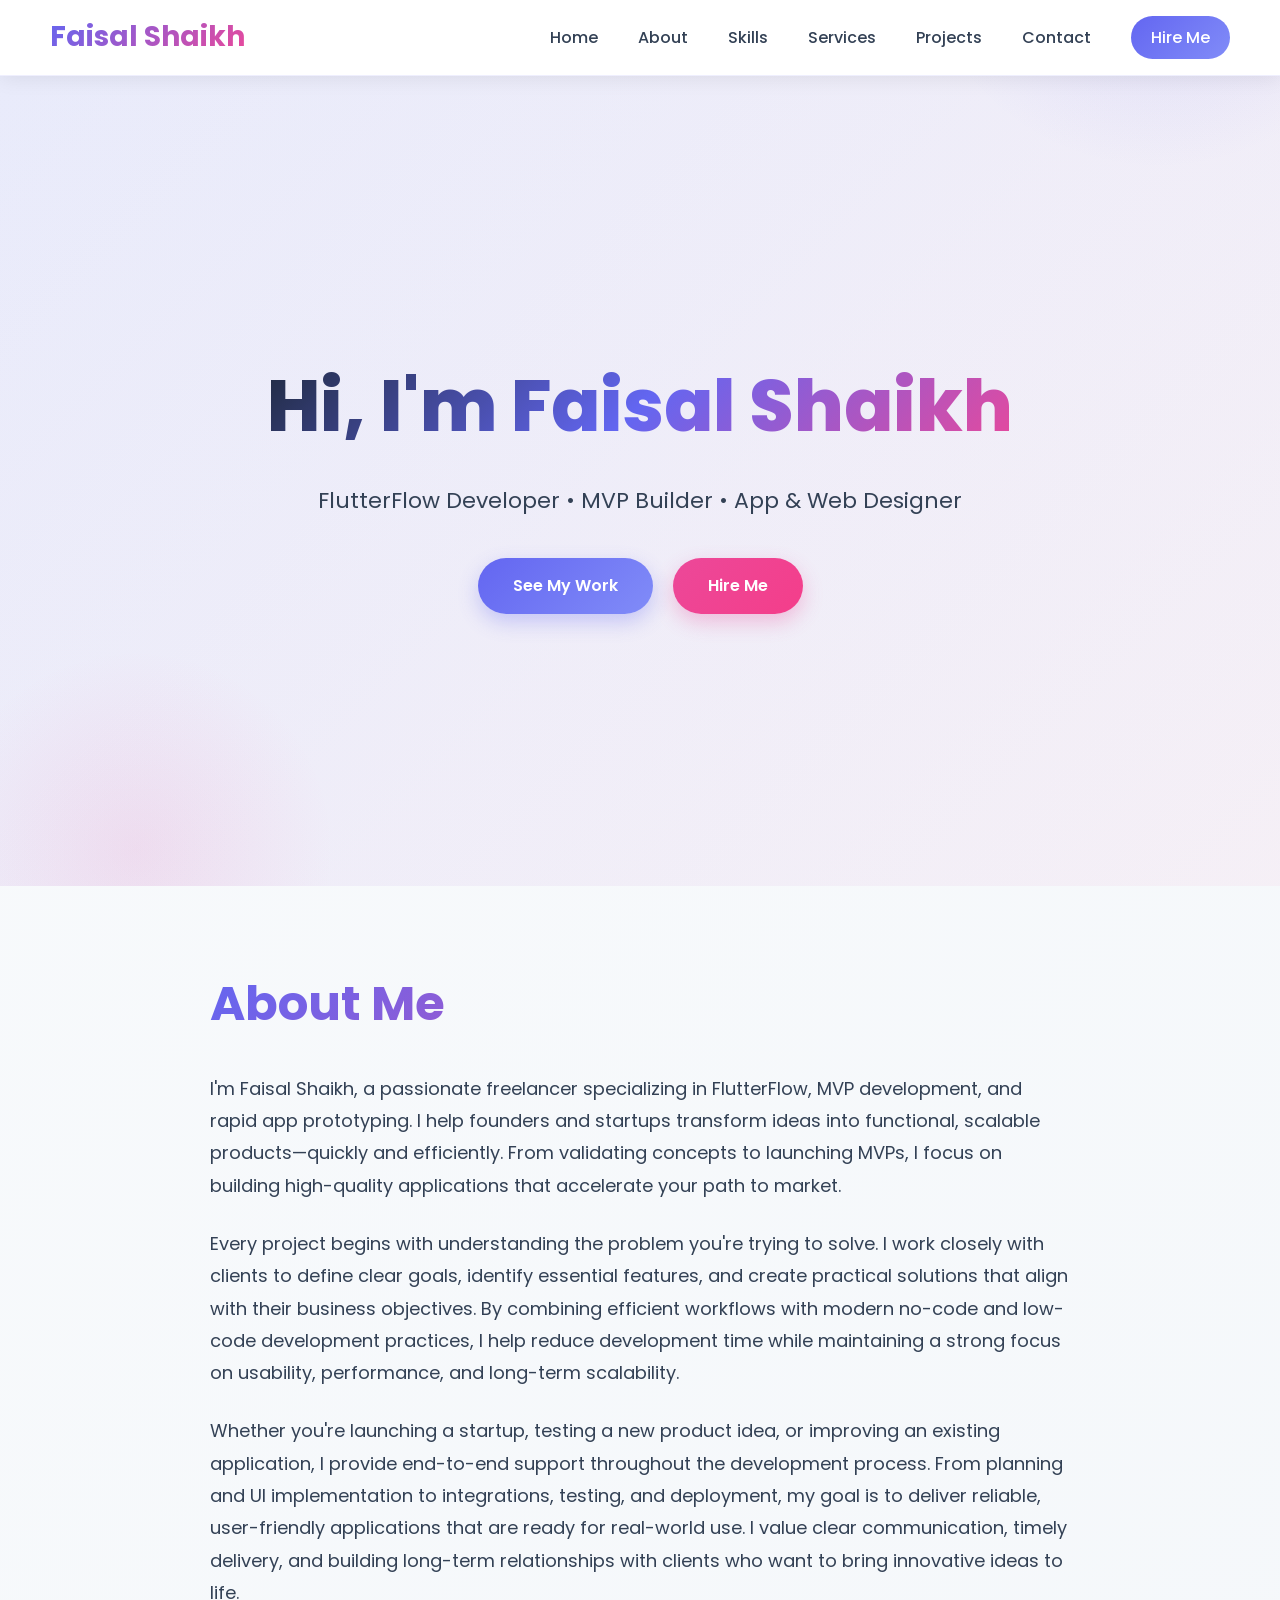
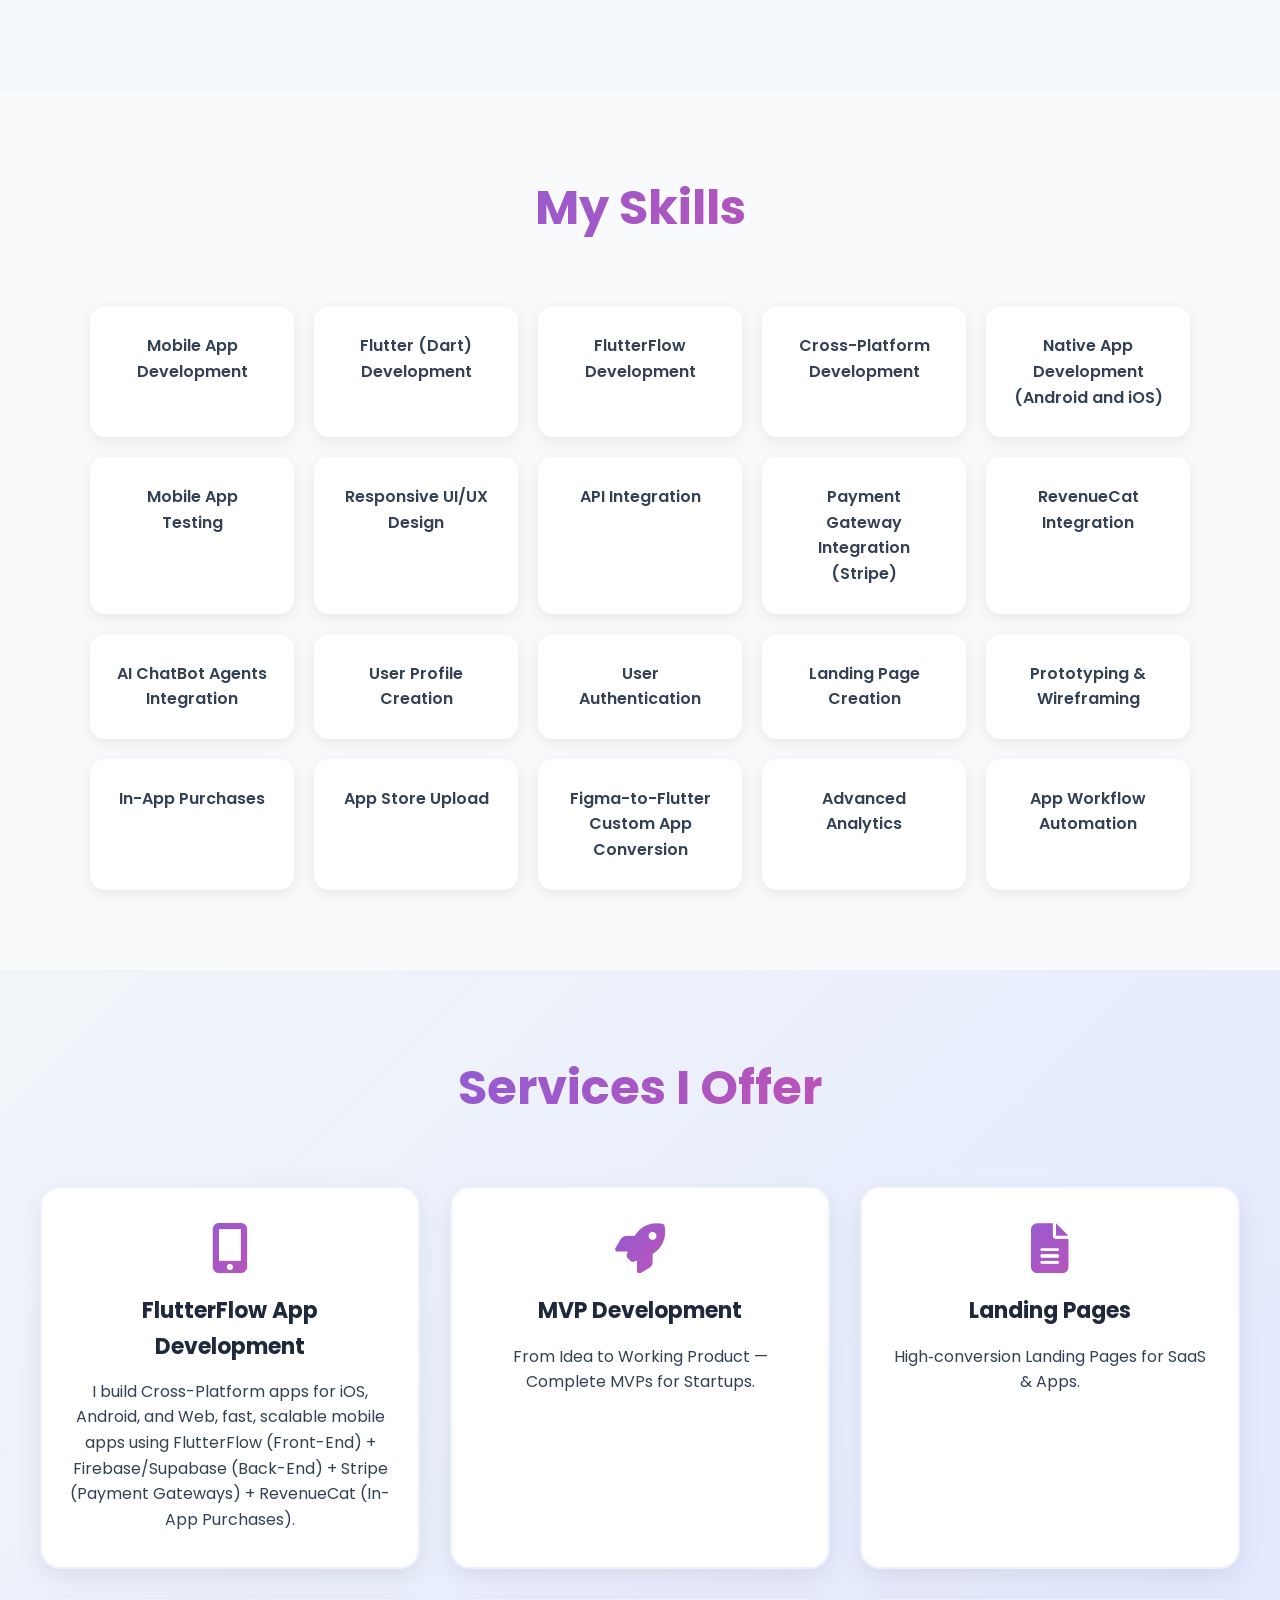
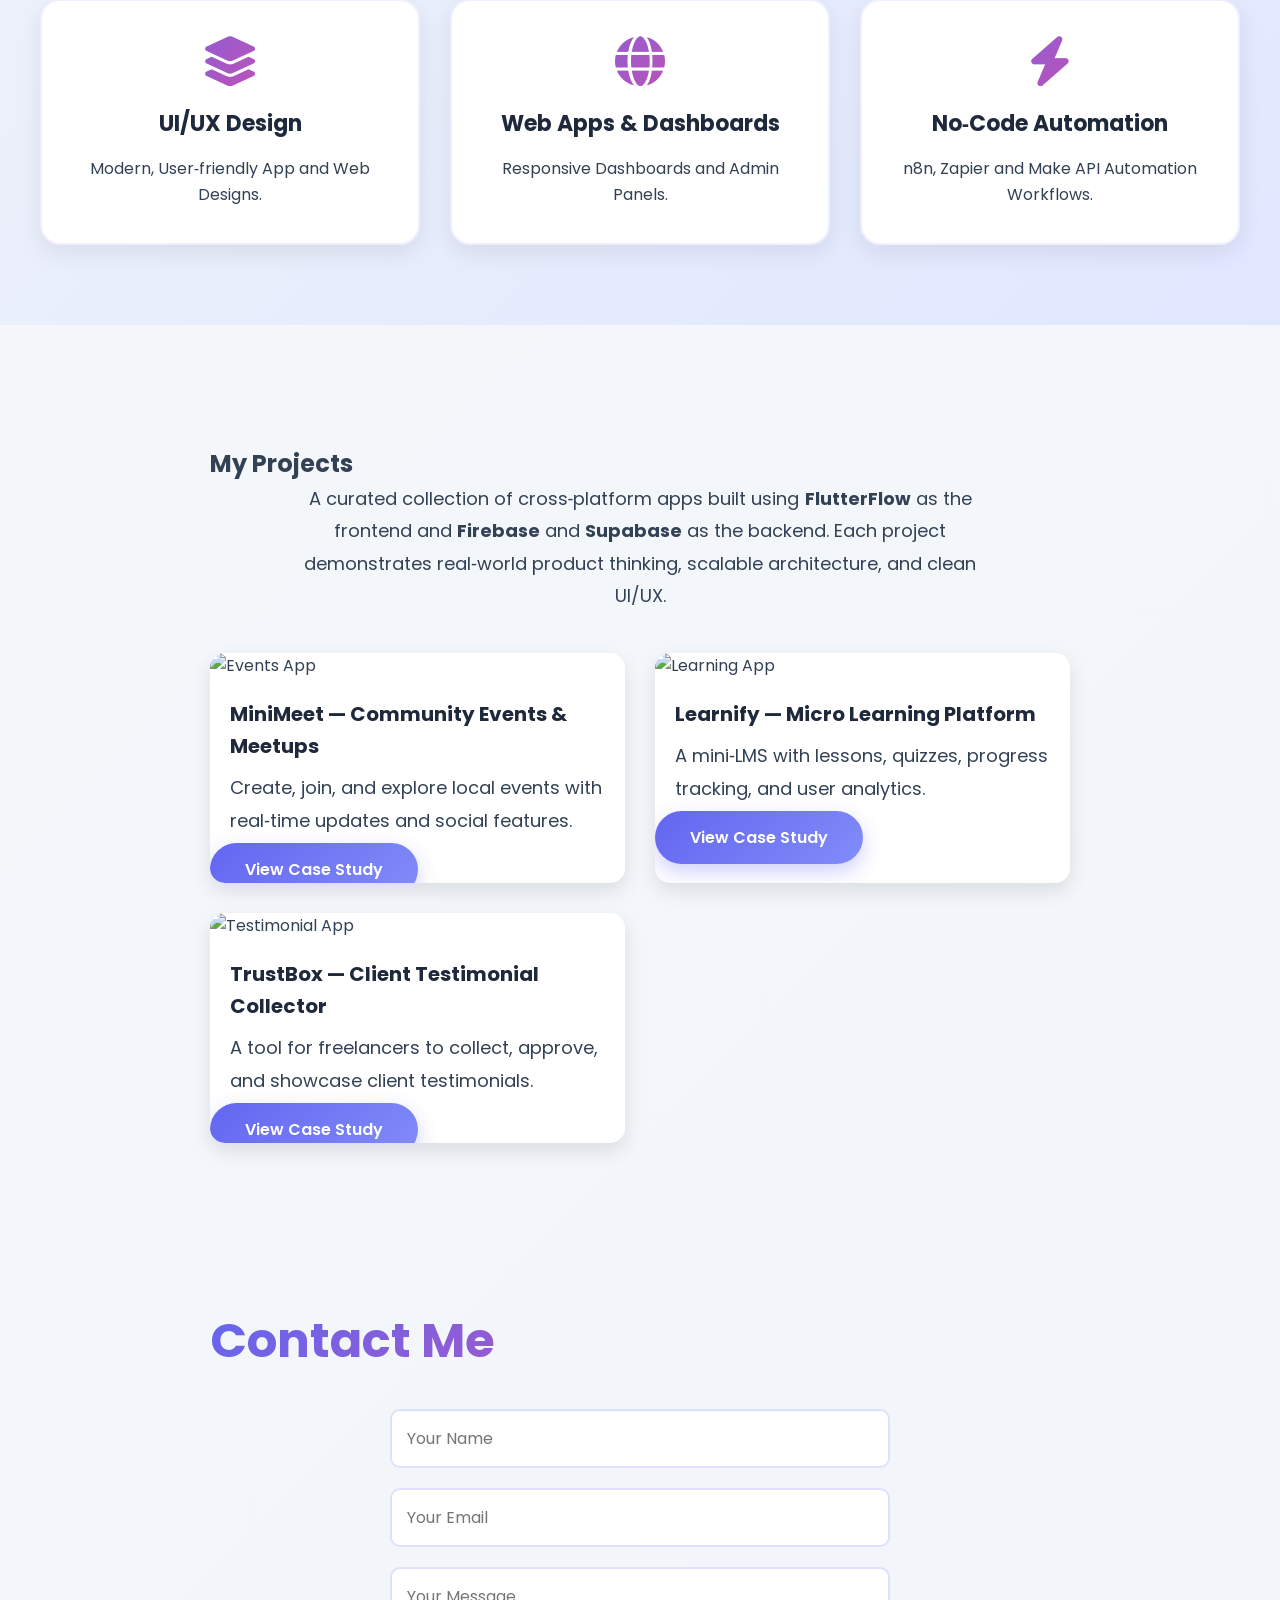
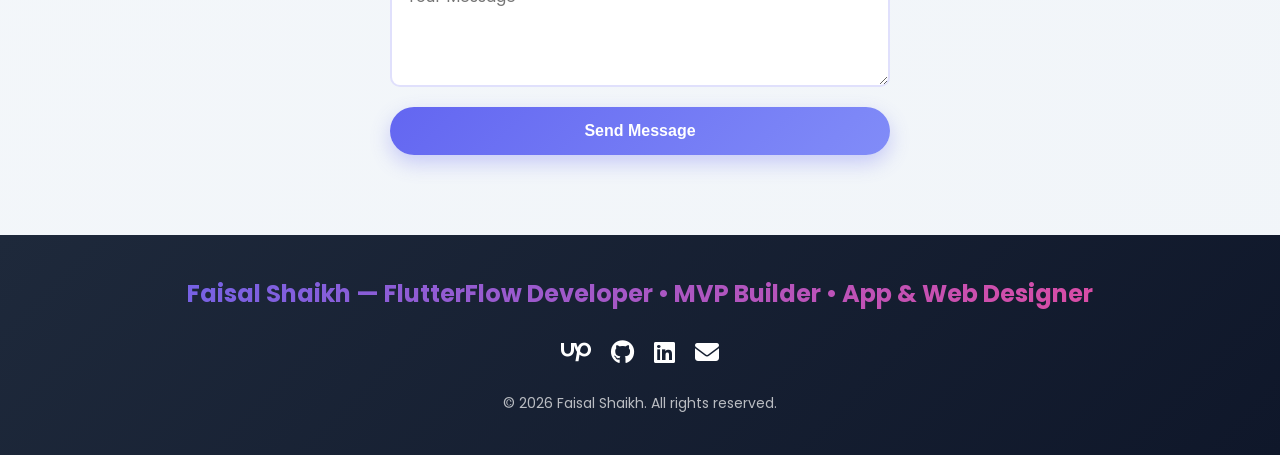
==== index.html @ 78fdfd7a "Add contact section to index.html Added a contact section to the HTML file." ====
<!DOCTYPE html>
<html lang="en">
<head>
    <meta charset="UTF-8">
    <meta name="viewport" content="width=device-width, initial-scale=1.0">
    <title>Faisal Shaikh — FlutterFlow Developer • MVP Builder • App & Web Designer</title>

    <link rel="stylesheet" href="style.css">
    <link href="https://fonts.googleapis.com/css2?family=Poppins:wght@300;400;500;600&display=swap" rel="stylesheet">
    <link rel="stylesheet" href="https://cdnjs.cloudflare.com/ajax/libs/font-awesome/6.5.0/css/all.min.css">
    <script type="text/javascript" src="https://cdn.jsdelivr.net/npm/@emailjs/browser@4/dist/index.min.js"></script>
</head>

<body>

<!-- HEADER -->    
<header>
    <nav>
        <h2 class="logo">Faisal Shaikh</h2>
        <ul>
            <li><a href="#home" class="active">Home</a></li>
            <li><a href="#about">About</a></li>
            <li><a href="#skills">Skills</a></li>
            <li><a href="#services">Services</a></li>
            <li><a href="#projects">Projects</a></li>
            <li><a href="#contact">Contact</a></li>
            <li><a href="https://www.upwork.com/freelancers/~016cb550a3bed0107c" class="hire-nav">Hire Me</a></li>
        </ul>
    </nav>
</header>

<!-- HERO SECTION -->
<section id="home" class="hero fade-in">
    <h1>Hi, I'm Faisal Shaikh</h1>
    <p>FlutterFlow Developer • MVP Builder • App & Web Designer</p>

    <div class="hero-buttons">
        <a href="#projects" class="btn">See My Work</a>
        <a href="https://www.upwork.com/freelancers/~016cb550a3bed0107c" class="btn hire">Hire Me</a>
    </div>
</section>
    
<!-- ABOUT SECTION -->
<section id="about" class="content fade-in">
    <h2>About Me</h2>
      <p>  I'm Faisal Shaikh, a passionate freelancer specializing in FlutterFlow, MVP development, and rapid app prototyping. I help founders and startups transform ideas into functional, scalable products—quickly and efficiently. From validating concepts to launching MVPs, I focus on building high-quality applications that accelerate your path to market. </p> <BR>
      <p>  Every project begins with understanding the problem you're trying to solve. I work closely with clients to define clear goals, identify essential features, and create practical solutions that align with their business objectives. By combining efficient workflows with modern no-code and low-code development practices, I help reduce development time while maintaining a strong focus on usability, performance, and long-term scalability. </p> <BR>
      <p>  Whether you're launching a startup, testing a new product idea, or improving an existing application, I provide end-to-end support throughout the development process. From planning and UI implementation to integrations, testing, and deployment, my goal is to deliver reliable, user-friendly applications that are ready for real-world use. I value clear communication, timely delivery, and building long-term relationships with clients who want to bring innovative ideas to life.    </p>
</section>
    
<!-- SKILLS -->
<section id="skills" class="skills fade-in">
    <h2>My Skills</h2>

    <div class="skills-grid">
        <div class="skill-card">Mobile App Development</div>
        <div class="skill-card">Flutter (Dart) Development</div>
        <div class="skill-card">FlutterFlow Development</div>
        <div class="skill-card">Cross-Platform Development</div>
        <div class="skill-card">Native App Development (Android and iOS)</div>
        <div class="skill-card">Mobile App Testing</div>
        <div class="skill-card">Responsive UI/UX Design</div>
        <div class="skill-card">API Integration</div>
        <div class="skill-card">Payment Gateway Integration (Stripe)</div>
        <div class="skill-card">RevenueCat Integration</div>
        <div class="skill-card">AI ChatBot Agents Integration</div>
        <div class="skill-card">User Profile Creation</div>
        <div class="skill-card">User Authentication</div>
        <div class="skill-card">Landing Page Creation</div>
        <div class="skill-card">Prototyping & Wireframing</div>
        <div class="skill-card">In-App Purchases</div>
        <div class="skill-card">App Store Upload</div>
        <div class="skill-card">Figma-to-Flutter Custom App Conversion</div>
        <div class="skill-card">Advanced Analytics</div>
        <div class="skill-card">App Workflow Automation</div>
    
    </div>
</section>

<!-- SERVICES SECTION -->
<section id="services" class="services fade-in">
    <h2>Services I Offer</h2>

    <div class="services-grid">

        <div class="service-card">
            <i class="fa-solid fa-mobile-screen-button"></i>
            <h3>FlutterFlow App Development</h3>
            <p>I build Cross-Platform apps for iOS, Android, and Web, fast, scalable mobile apps using FlutterFlow (Front-End) + Firebase/Supabase (Back-End) + Stripe (Payment Gateways) + RevenueCat (In-App Purchases).</p>
        </div>

        <div class="service-card">
            <i class="fa-solid fa-rocket"></i>
            <h3>MVP Development</h3>
            <p>From Idea to Working Product — Complete MVPs for Startups.</p>
        </div>

        <div class="service-card">
            <i class="fa-solid fa-file-lines"></i>
            <h3>Landing Pages</h3>
            <p>High‑conversion Landing Pages for SaaS & Apps.</p>
        </div>

        <div class="service-card">
            <i class="fa-solid fa-layer-group"></i>
            <h3>UI/UX Design</h3>
            <p>Modern, User‑friendly App and Web Designs.</p>
        </div>

        <div class="service-card">
            <i class="fa-solid fa-globe"></i>
            <h3>Web Apps & Dashboards</h3>
            <p>Responsive Dashboards and Admin Panels.</p>
        </div>

        <div class="service-card">
            <i class="fa-solid fa-bolt"></i>
            <h3>No‑Code Automation</h3>
            <p>n8n, Zapier and Make API Automation Workflows.</p>
        </div>

    </div>
</section>

<!-- PROJECTS SECTION -->
<section class="content fade-in" style="padding-top: 120px;">
    <h1>My Projects</h1>
    <p style="text-align:center; max-width:700px; margin:0 auto;">
        A curated collection of cross‑platform apps built using <strong>FlutterFlow</strong> as the frontend
        and <strong>Firebase</strong> and <strong>Supabase</strong> as the backend. Each project demonstrates real‑world product thinking,
        scalable architecture, and clean UI/UX.
    </p>

    <div class="projects" style="margin-top: 40px;">
        
        <!-- Project 1 -->
        <div class="project-card">
            <img src="images/events-app.jpg" alt="Events App">
            <h3>MiniMeet — Community Events & Meetups</h3>
            <p>Create, join, and explore local events with real‑time updates and social features.</p>
            <a href="minimeet.html" class="btn" style="margin-top:10px;">View Case Study</a>
        </div>

        <!-- Project 2 -->
        <div class="project-card">
            <img src="images/lms.jpg" alt="Learning App">
            <h3>Learnify — Micro Learning Platform</h3>
            <p>A mini‑LMS with lessons, quizzes, progress tracking, and user analytics.</p>
            <a href="learnify.html" class="btn" style="margin-top:10px;">View Case Study</a>
        </div>

        <!-- Project 3 -->
        <div class="project-card">
            <img src="images/testimonials.jpg" alt="Testimonial App">
            <h3>TrustBox — Client Testimonial Collector</h3>
            <p>A tool for freelancers to collect, approve, and showcase client testimonials.</p>
            <a href="trustbox.html" class="btn" style="margin-top:10px;">View Case Study</a>
        </div>

    </div>
</section>
    
<!-- CONTACT -->
<section id="contact" class="content fade-in">
    <h2>Contact Me</h2>

    <form class="contact-form" id="contactForm">
        <input type="text" id="name" name="name" placeholder="Your Name" required>
        <input type="email" id="email" name="email" placeholder="Your Email" required>
        <textarea id="message" name="message" placeholder="Your Message" required></textarea>
        <button type="submit" class="btn">Send Message</button>
        <p id="formStatus" style="text-align: center; margin-top: 10px; display: none;"></p>
    </form>
</section>

<!-- FOOTER -->
<footer>
    <div class="footer-content">
        <h3>Faisal Shaikh — FlutterFlow Developer • MVP Builder • App & Web Designer</h3>

        <div class="footer-social">
            <a href="https://www.upwork.com/freelancers/~016cb550a3bed0107c" title="Upwork"><i class="fa-brands fa-upwork"></i></a>
            <a href="https://github.com/imfaisalshaikh" title="GitHub"><i class="fa-brands fa-github"></i></a>
            <a href="https://www.linkedin.com/in/imfaisalshaikh" title="LinkedIn"><i class="fa-brands fa-linkedin"></i></a>
            <a href="mailto:faisalurrehmanshaikh@gmail.com" title="Email"><i class="fa-solid fa-envelope"></i></a>
        </div>

        <p class="copyright">© 2026 Faisal Shaikh. All rights reserved.</p>
    </div>
</footer>

<script src="script.js"></script>
</body>
</html>
---- style.css ----
:root {
    --primary: #6366f1;
    --primary-dark: #4f46e5;
    --primary-light: #818cf8;
    --secondary: #ec4899;
    --accent: #f59e0b;
    --gray: #f8fafc;
    --gray-dark: #1e293b;
    --text: #334155;
}

* {
    margin: 0;
    padding: 0;
    box-sizing: border-box;
}

body {
    font-family: 'Poppins', sans-serif;
    background: linear-gradient(135deg, #f8fafc 0%, #f1f5f9 100%);
    color: var(--text);
    line-height: 1.6;
    overflow-x: hidden;
}

header {
    background: rgba(255, 255, 255, 0.95);
    backdrop-filter: blur(10px);
    padding: 15px 50px;
    position: sticky;
    top: 0;
    z-index: 1000;
    box-shadow: 0 2px 20px rgba(0, 0, 0, 0.08);
    border-bottom: 1px solid rgba(99, 102, 241, 0.1);
}

nav {
    display: flex;
    justify-content: space-between;
    align-items: center;
}

.logo {
    font-size: 28px;
    font-weight: 700;
    background: linear-gradient(135deg, var(--primary) 0%, var(--secondary) 100%);
    -webkit-background-clip: text;
    -webkit-text-fill-color: transparent;
    background-clip: text;
}

nav ul {
    display: flex;
    list-style: none;
    gap: 40px;
    align-items: center;
}

nav a {
    text-decoration: none;
    color: var(--text);
    font-weight: 500;
    position: relative;
    transition: 0.3s;
}

nav a:after {
    content: '';
    position: absolute;
    bottom: -5px;
    left: 0;
    width: 0;
    height: 2px;
    background: linear-gradient(135deg, var(--primary), var(--secondary));
    transition: 0.3s;
}

nav a:hover:after {
    width: 100%;
}

nav a.hire-nav {
    background: linear-gradient(135deg, var(--primary) 0%, var(--primary-light) 100%);
    color: white;
    padding: 10px 20px;
    border-radius: 25px;
    transition: 0.3s;
}

nav a.hire-nav:hover {
    transform: scale(1.05);
    box-shadow: 0 8px 20px rgba(99, 102, 241, 0.3);
}

.hero {
    min-height: 90vh;
    display: flex;
    flex-direction: column;
    justify-content: center;
    align-items: center;
    text-align: center;
    padding: 80px 20px;
    background: linear-gradient(135deg, rgba(99, 102, 241, 0.1) 0%, rgba(236, 72, 153, 0.05) 100%);
    position: relative;
    overflow: hidden;
}

.hero::before {
    content: '';
    position: absolute;
    top: -50%;
    right: -10%;
    width: 500px;
    height: 500px;
    background: radial-gradient(circle, rgba(99, 102, 241, 0.15) 0%, transparent 70%);
    border-radius: 50%;
    animation: float 8s ease-in-out infinite;
}

.hero::after {
    content: '';
    position: absolute;
    bottom: -20%;
    left: -5%;
    width: 400px;
    height: 400px;
    background: radial-gradient(circle, rgba(236, 72, 153, 0.1) 0%, transparent 70%);
    border-radius: 50%;
    animation: float-reverse 10s ease-in-out infinite;
}

@keyframes float {
    0%, 100% { transform: translateY(0px); }
    50% { transform: translateY(-30px); }
}

@keyframes float-reverse {
    0%, 100% { transform: translateY(0px); }
    50% { transform: translateY(30px); }
}

.hero h1 {
    font-size: 72px;
    font-weight: 800;
    margin-bottom: 20px;
    background: linear-gradient(135deg, var(--gray-dark) 0%, var(--primary) 50%, var(--secondary) 100%);
    -webkit-background-clip: text;
    -webkit-text-fill-color: transparent;
    background-clip: text;
    animation: slideDown 0.8s ease-out;
    position: relative;
    z-index: 1;
}

.hero p {
    font-size: 22px;
    color: var(--text);
    margin-bottom: 40px;
    animation: slideUp 0.8s ease-out 0.2s both;
    position: relative;
    z-index: 1;
}

@keyframes slideDown {
    from {
        opacity: 0;
        transform: translateY(-30px);
    }
    to {
        opacity: 1;
        transform: translateY(0);
    }
}

@keyframes slideUp {
    from {
        opacity: 0;
        transform: translateY(30px);
    }
    to {
        opacity: 1;
        transform: translateY(0);
    }
}

.hero-buttons {
    display: flex;
    gap: 20px;
    justify-content: center;
    animation: slideUp 0.8s ease-out 0.4s both;
    position: relative;
    z-index: 1;
}

.btn {
    padding: 15px 35px;
    border-radius: 30px;
    text-decoration: none;
    font-weight: 600;
    transition: 0.3s;
    cursor: pointer;
    border: none;
    font-size: 16px;
}

.btn {
    background: linear-gradient(135deg, var(--primary) 0%, var(--primary-light) 100%);
    color: white;
    box-shadow: 0 8px 20px rgba(99, 102, 241, 0.3);
}

.btn:hover {
    transform: translateY(-3px);
    box-shadow: 0 12px 30px rgba(99, 102, 241, 0.4);
}

.btn.hire {
    background: linear-gradient(135deg, var(--secondary) 0%, #f43e8a 100%);
    box-shadow: 0 8px 20px rgba(236, 72, 153, 0.3);
}

.btn.hire:hover {
    box-shadow: 0 12px 30px rgba(236, 72, 153, 0.4);
}

.content {
    padding: 80px 20px;
    max-width: 900px;
    margin: 0 auto;
    animation: fadeInUp 0.8s ease-out;
}

.content h2 {
    font-size: 48px;
    margin-bottom: 30px;
    background: linear-gradient(135deg, var(--primary) 0%, var(--secondary) 100%);
    -webkit-background-clip: text;
    -webkit-text-fill-color: transparent;
    background-clip: text;
}

.content p {
    font-size: 18px;
    line-height: 1.8;
    color: var(--text);
}

.skills {
    padding: 80px 20px;
    background: linear-gradient(135deg, #f8fafc 0%, var(--gray) 100%);
}

.skills h2 {
    text-align: center;
    font-size: 48px;
    margin-bottom: 60px;
    background: linear-gradient(135deg, var(--primary) 0%, var(--secondary) 100%);
    -webkit-background-clip: text;
    -webkit-text-fill-color: transparent;
    background-clip: text;
}

.skills-grid {
    display: grid;
    grid-template-columns: repeat(auto-fit, minmax(200px, 1fr));
    gap: 20px;
    max-width: 1100px;
    margin: 0 auto;
}

.skill-card {
    background: white;
    padding: 25px;
    border-radius: 15px;
    text-align: center;
    box-shadow: 0 4px 15px rgba(0, 0, 0, 0.08);
    transition: 0.3s;
    border: 2px solid transparent;
    font-weight: 600;
    color: var(--text);
    cursor: pointer;
}

.skill-card:hover {
    transform: translateY(-8px);
    box-shadow: 0 12px 30px rgba(99, 102, 241, 0.2);
    border-color: var(--primary);
    background: linear-gradient(135deg, rgba(99, 102, 241, 0.05) 0%, rgba(236, 72, 153, 0.05) 100%);
}

.services {
    padding: 80px 20px;
    background: linear-gradient(135deg, #f1f5f9 0%, #e0e7ff 100%);
}

.services h2 {
    text-align: center;
    font-size: 48px;
    margin-bottom: 60px;
    background: linear-gradient(135deg, var(--primary) 0%, var(--secondary) 100%);
    -webkit-background-clip: text;
    -webkit-text-fill-color: transparent;
    background-clip: text;
}

.services-grid {
    display: grid;
    grid-template-columns: repeat(auto-fit, minmax(280px, 1fr));
    gap: 30px;
    max-width: 1200px;
    margin: 0 auto;
}

.service-card {
    background: white;
    backdrop-filter: blur(12px);
    border: 2px solid rgba(99, 102, 241, 0.1);
    padding: 35px 25px;
    border-radius: 20px;
    text-align: center;
    box-shadow: 0 8px 25px rgba(0, 0, 0, 0.08);
    transition: 0.3s;
    position: relative;
    overflow: hidden;
}

.service-card::before {
    content: '';
    position: absolute;
    top: 0;
    left: 0;
    right: 0;
    height: 4px;
    background: linear-gradient(90deg, var(--primary), var(--secondary));
    transform: scaleX(0);
    transition: 0.3s;
}

.service-card:hover::before {
    transform: scaleX(1);
}

.service-card i {
    font-size: 50px;
    background: linear-gradient(135deg, var(--primary) 0%, var(--secondary) 100%);
    -webkit-background-clip: text;
    -webkit-text-fill-color: transparent;
    background-clip: text;
    margin-bottom: 20px;
    display: block;
    transition: 0.3s;
}

.service-card:hover i {
    transform: scale(1.2) rotate(5deg);
}

.service-card h3 {
    margin-bottom: 15px;
    font-size: 22px;
    color: var(--gray-dark);
}

.service-card p {
    color: var(--text);
    font-size: 16px;
    line-height: 1.6;
}

.service-card:hover {
    transform: translateY(-12px);
    box-shadow: 0 15px 40px rgba(99, 102, 241, 0.2);
    border-color: var(--primary);
}

.projects {
    display: grid;
    grid-template-columns: repeat(auto-fit, minmax(300px, 1fr));
    gap: 30px;
    max-width: 1200px;
    margin: 0 auto;
}

.project-card {
    background: white;
    border-radius: 15px;
    overflow: hidden;
    box-shadow: 0 8px 20px rgba(0, 0, 0, 0.1);
    transition: 0.3s;
}

.project-card img {
    width: 100%;
    height: 250px;
    object-fit: cover;
    transition: 0.3s;
}

.project-card:hover img {
    transform: scale(1.08);
}

.project-card h3 {
    padding: 20px 20px 10px;
    font-size: 20px;
    color: var(--gray-dark);
}

.project-card p {
    padding: 0 20px 20px;
    color: var(--text);
}

.project-card:hover {
    transform: translateY(-10px);
    box-shadow: 0 15px 35px rgba(99, 102, 241, 0.2);
}

.contact-form {
    display: flex;
    flex-direction: column;
    gap: 20px;
    max-width: 500px;
    margin: 0 auto;
}

.contact-form input,
.contact-form textarea {
    padding: 15px;
    border: 2px solid rgba(99, 102, 241, 0.2);
    border-radius: 10px;
    font-family: 'Poppins', sans-serif;
    font-size: 16px;
    transition: 0.3s;
}

.contact-form input:focus,
.contact-form textarea:focus {
    outline: none;
    border-color: var(--primary);
    box-shadow: 0 0 10px rgba(99, 102, 241, 0.2);
}

.contact-form textarea {
    resize: vertical;
    min-height: 120px;
}

footer {
    background: linear-gradient(135deg, var(--gray-dark) 0%, #0f172a 100%);
    color: white;
    padding: 40px 20px;
    text-align: center;
}

.footer-content h3 {
    font-size: 24px;
    margin-bottom: 20px;
    background: linear-gradient(135deg, var(--primary) 0%, var(--secondary) 100%);
    -webkit-background-clip: text;
    -webkit-text-fill-color: transparent;
    background-clip: text;
}

.footer-social {
    display: flex;
    justify-content: center;
    gap: 20px;
    margin: 20px 0;
}

.footer-social a {
    color: white;
    font-size: 24px;
    transition: 0.3s;
    display: inline-block;
}

.footer-social a:hover {
    transform: translateY(-5px);
    color: var(--primary);
}

.copyright {
    font-size: 14px;
    color: rgba(255, 255, 255, 0.7);
    margin-top: 20px;
}

.fade-in {
    animation: fadeInUp 0.8s ease-out;
}

@keyframes fadeInUp {
    from {
        opacity: 0;
        transform: translateY(30px);
    }
    to {
        opacity: 1;
        transform: translateY(0);
    }
}

@media (max-width: 768px) {
    nav ul {
        gap: 20px;
    }

    .hero h1 {
        font-size: 48px;
    }

    .hero p {
        font-size: 18px;
    }

    .hero-buttons {
        flex-direction: column;
        align-items: center;
    }

    .content h2,
    .skills h2,
    .services h2 {
        font-size: 36px;
    }

    header {
        padding: 15px 20px;
    }

    nav {
        flex-direction: column;
        gap: 15px;
    }

    nav ul {
        flex-direction: column;
        gap: 15px;
        width: 100%;
    }
}
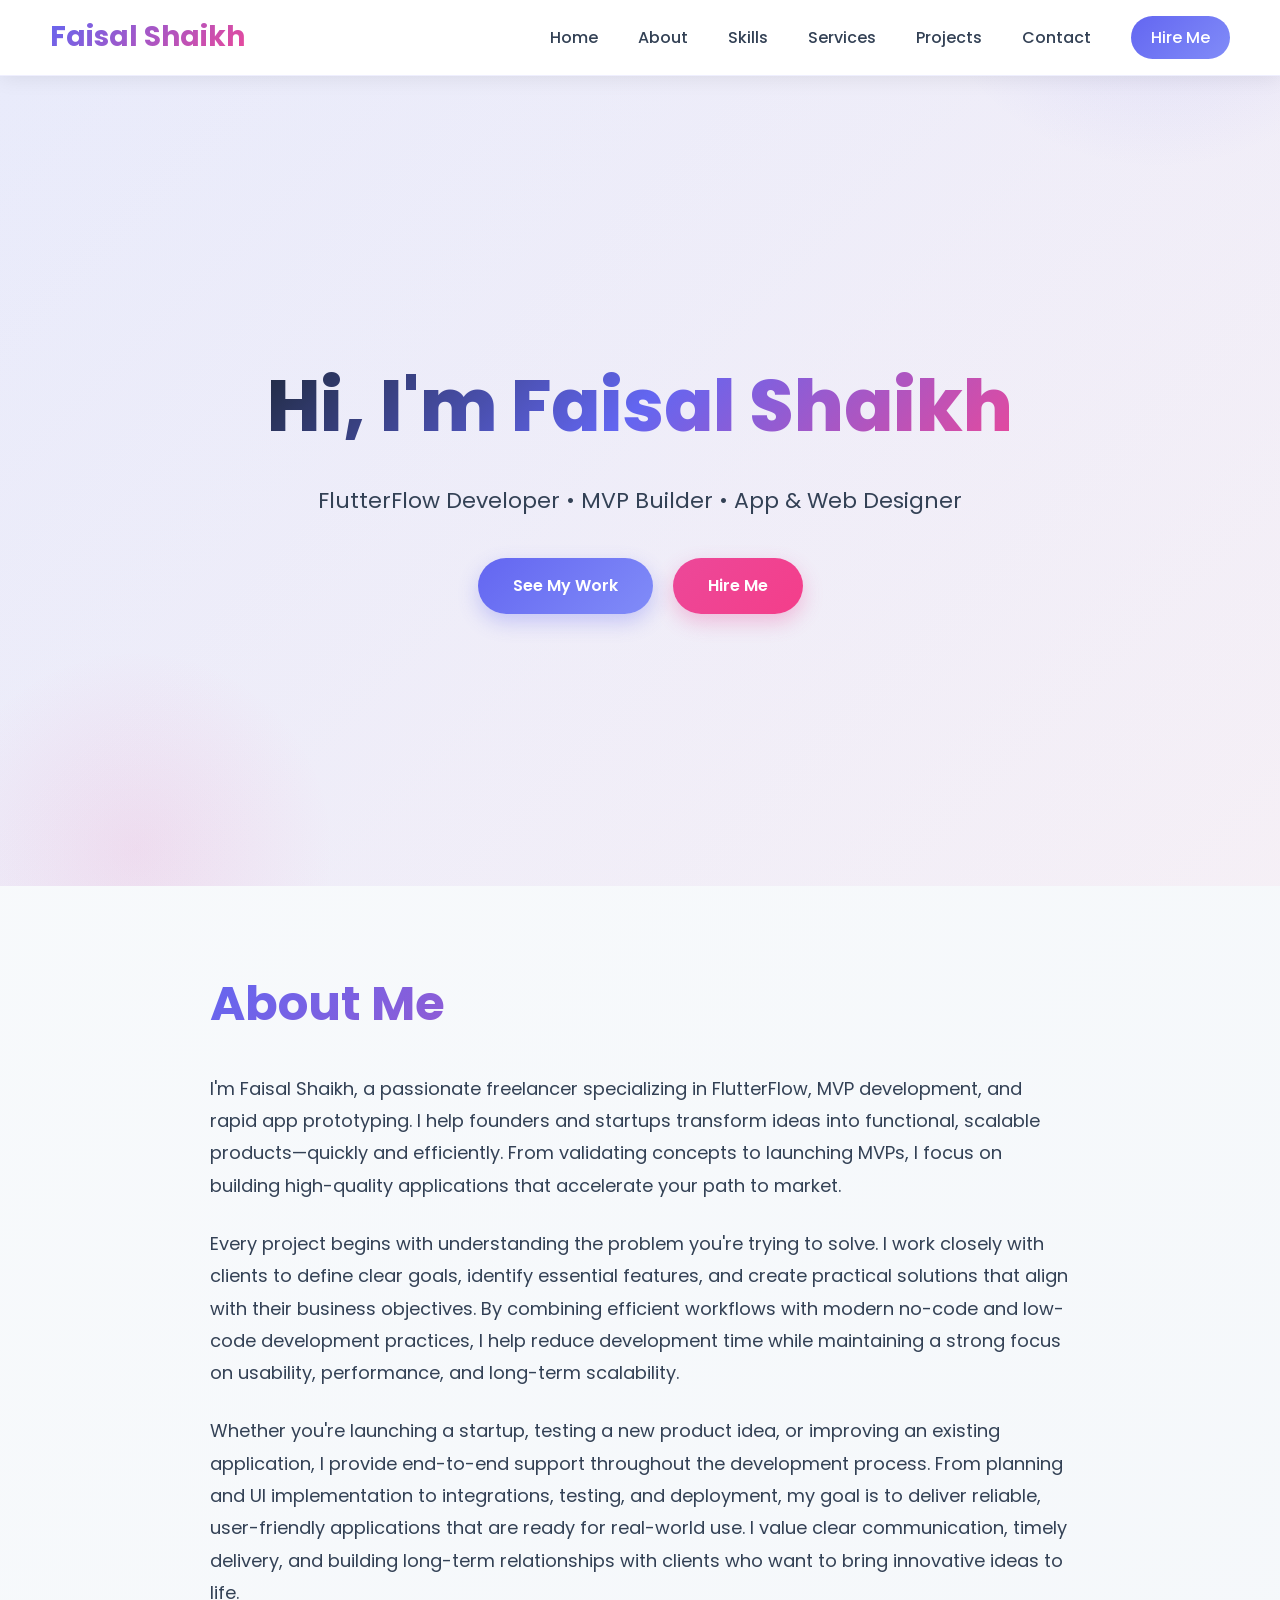
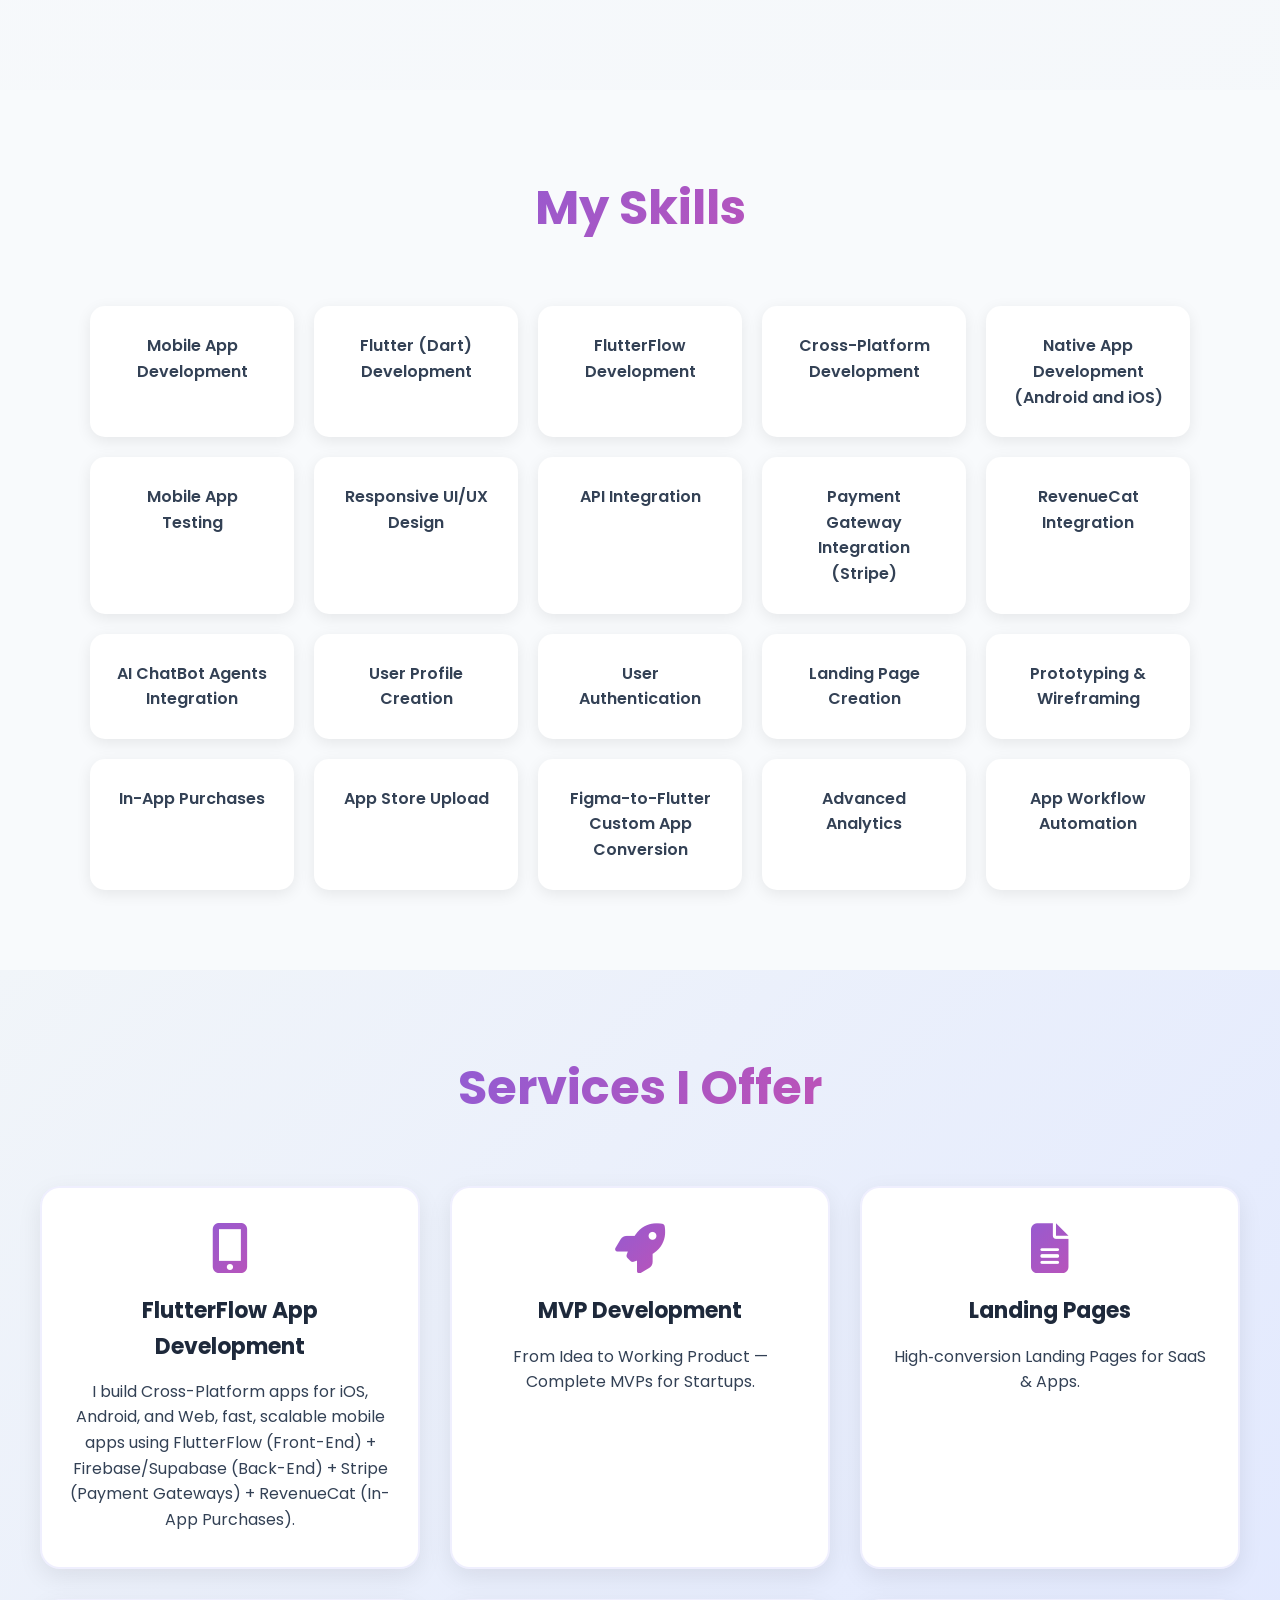
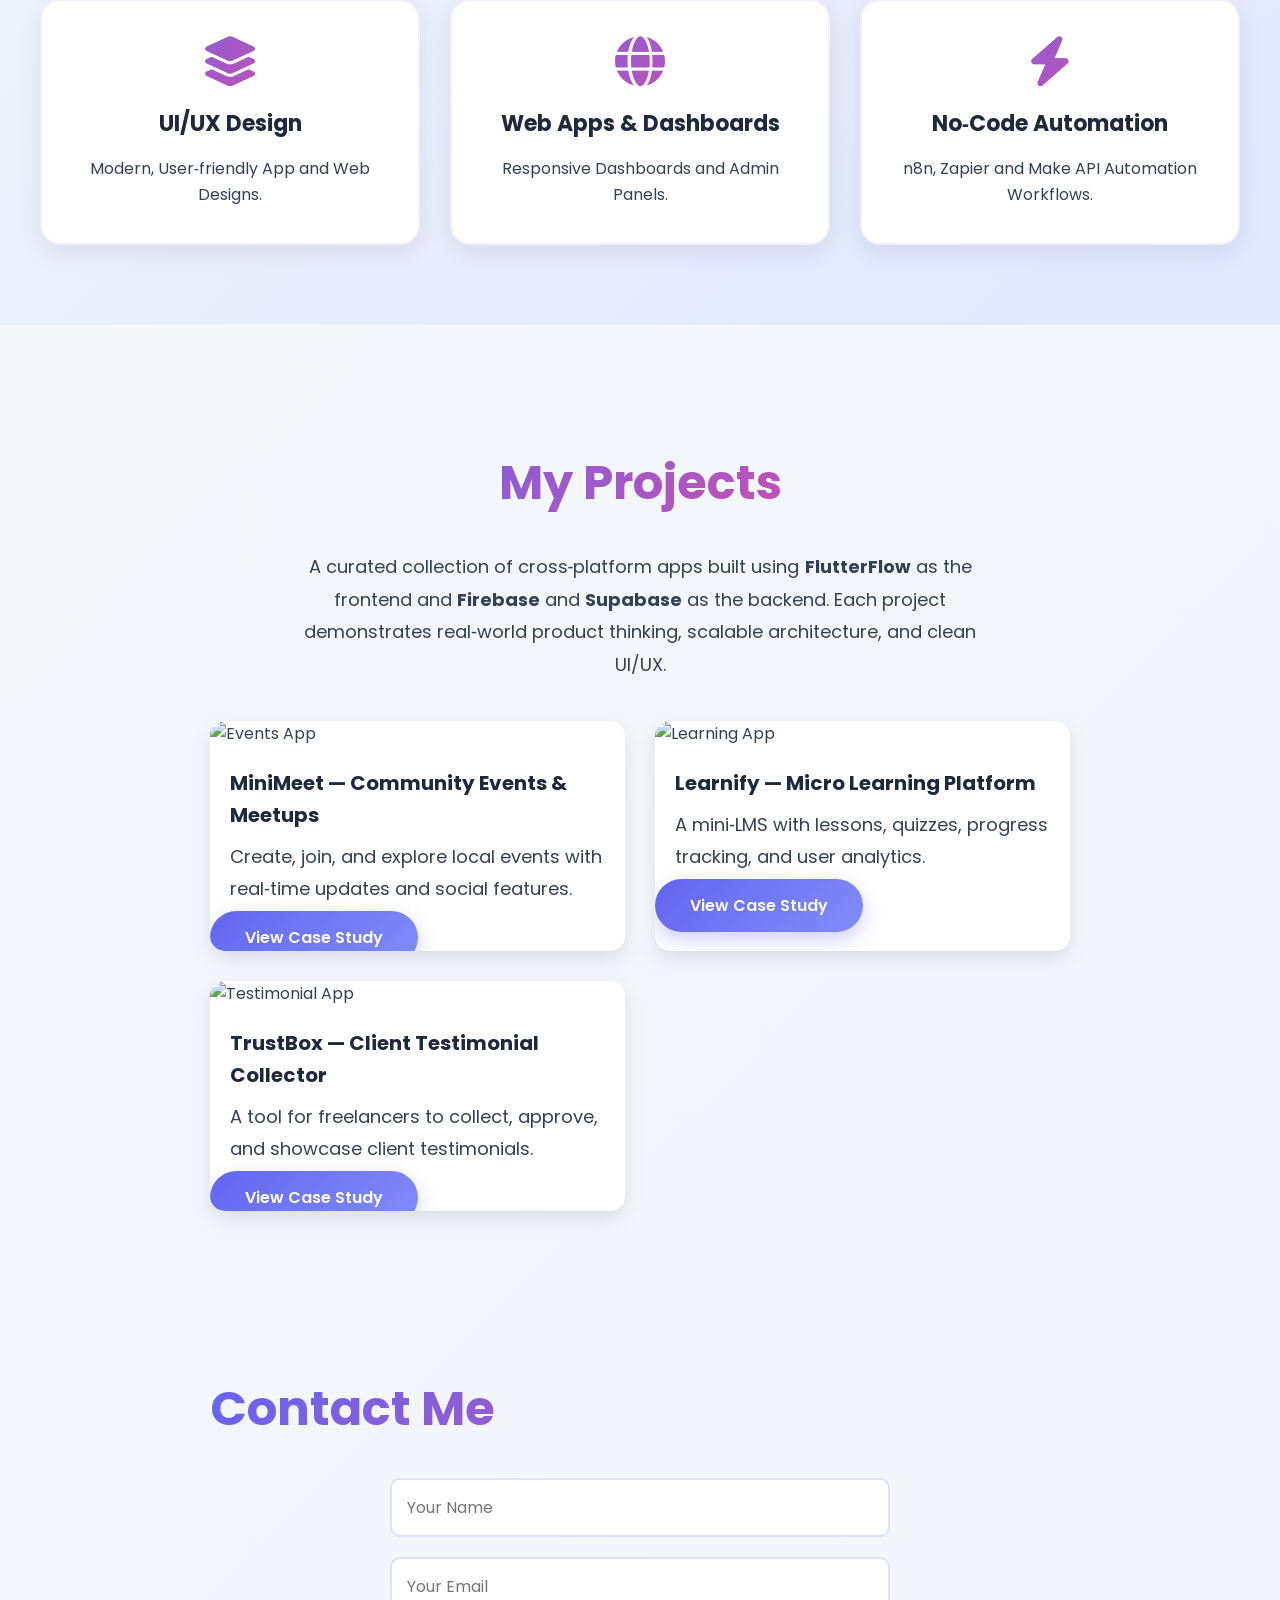
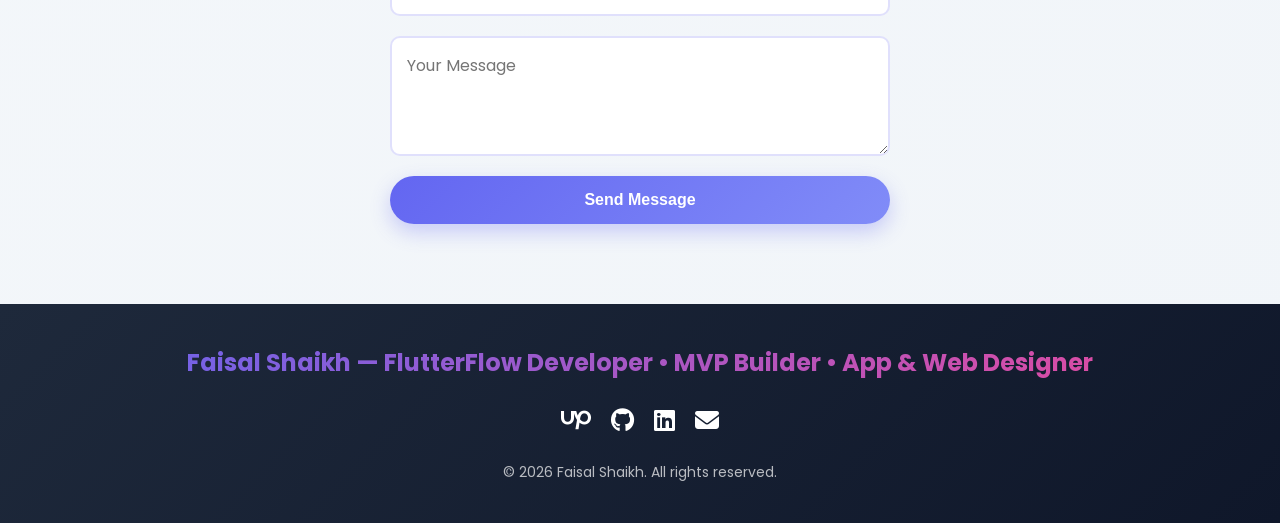
==== commit f38d84ab: "Update projects section header and styling" ====
--- a/index.html
+++ b/index.html
@@ -123,8 +123,8 @@
 </section>
 
 <!-- PROJECTS SECTION -->
-<section class="content fade-in" style="padding-top: 120px;">
-    <h1>My Projects</h1>
+<section id="projects" class="content fade-in" style="padding-top:120px;">
+    <h2 style="text-align:center;">My Projects</h2>
     <p style="text-align:center; max-width:700px; margin:0 auto;">
         A curated collection of cross‑platform apps built using <strong>FlutterFlow</strong> as the frontend
         and <strong>Firebase</strong> and <strong>Supabase</strong> as the backend. Each project demonstrates real‑world product thinking,
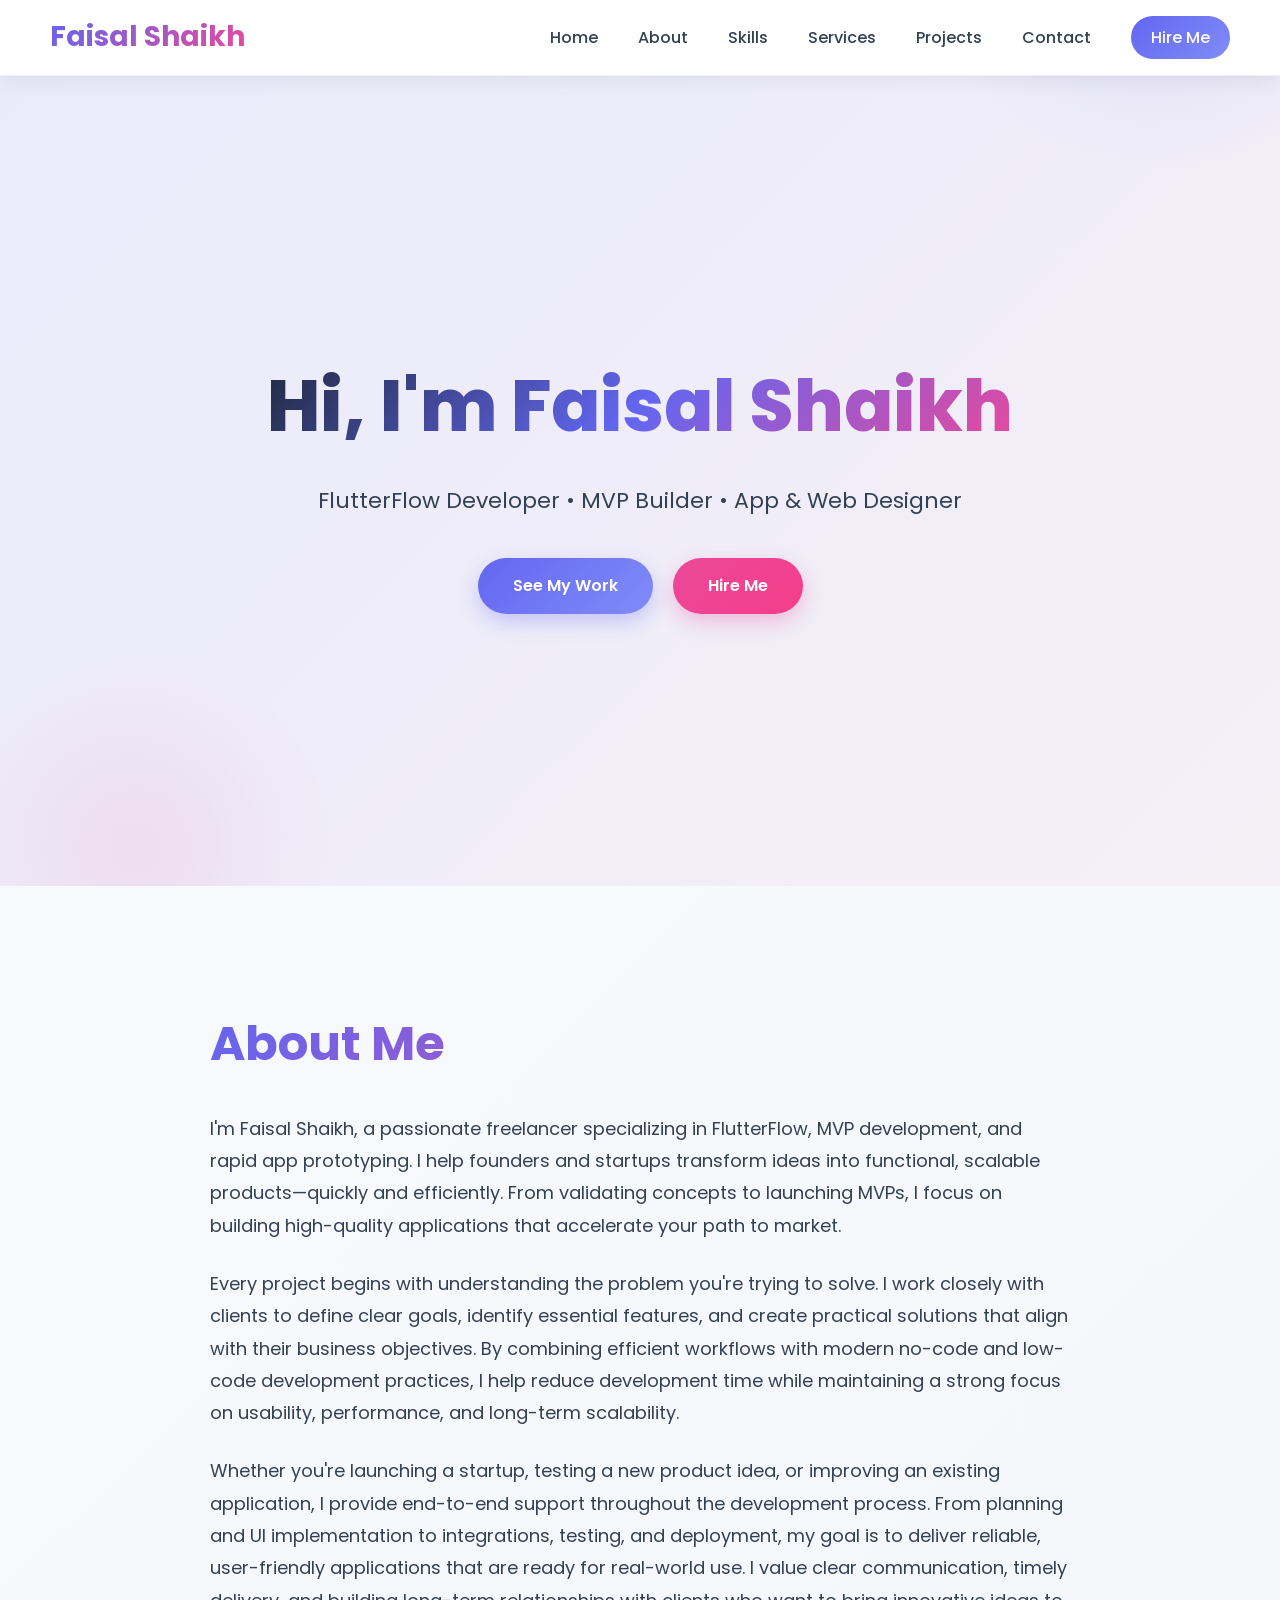
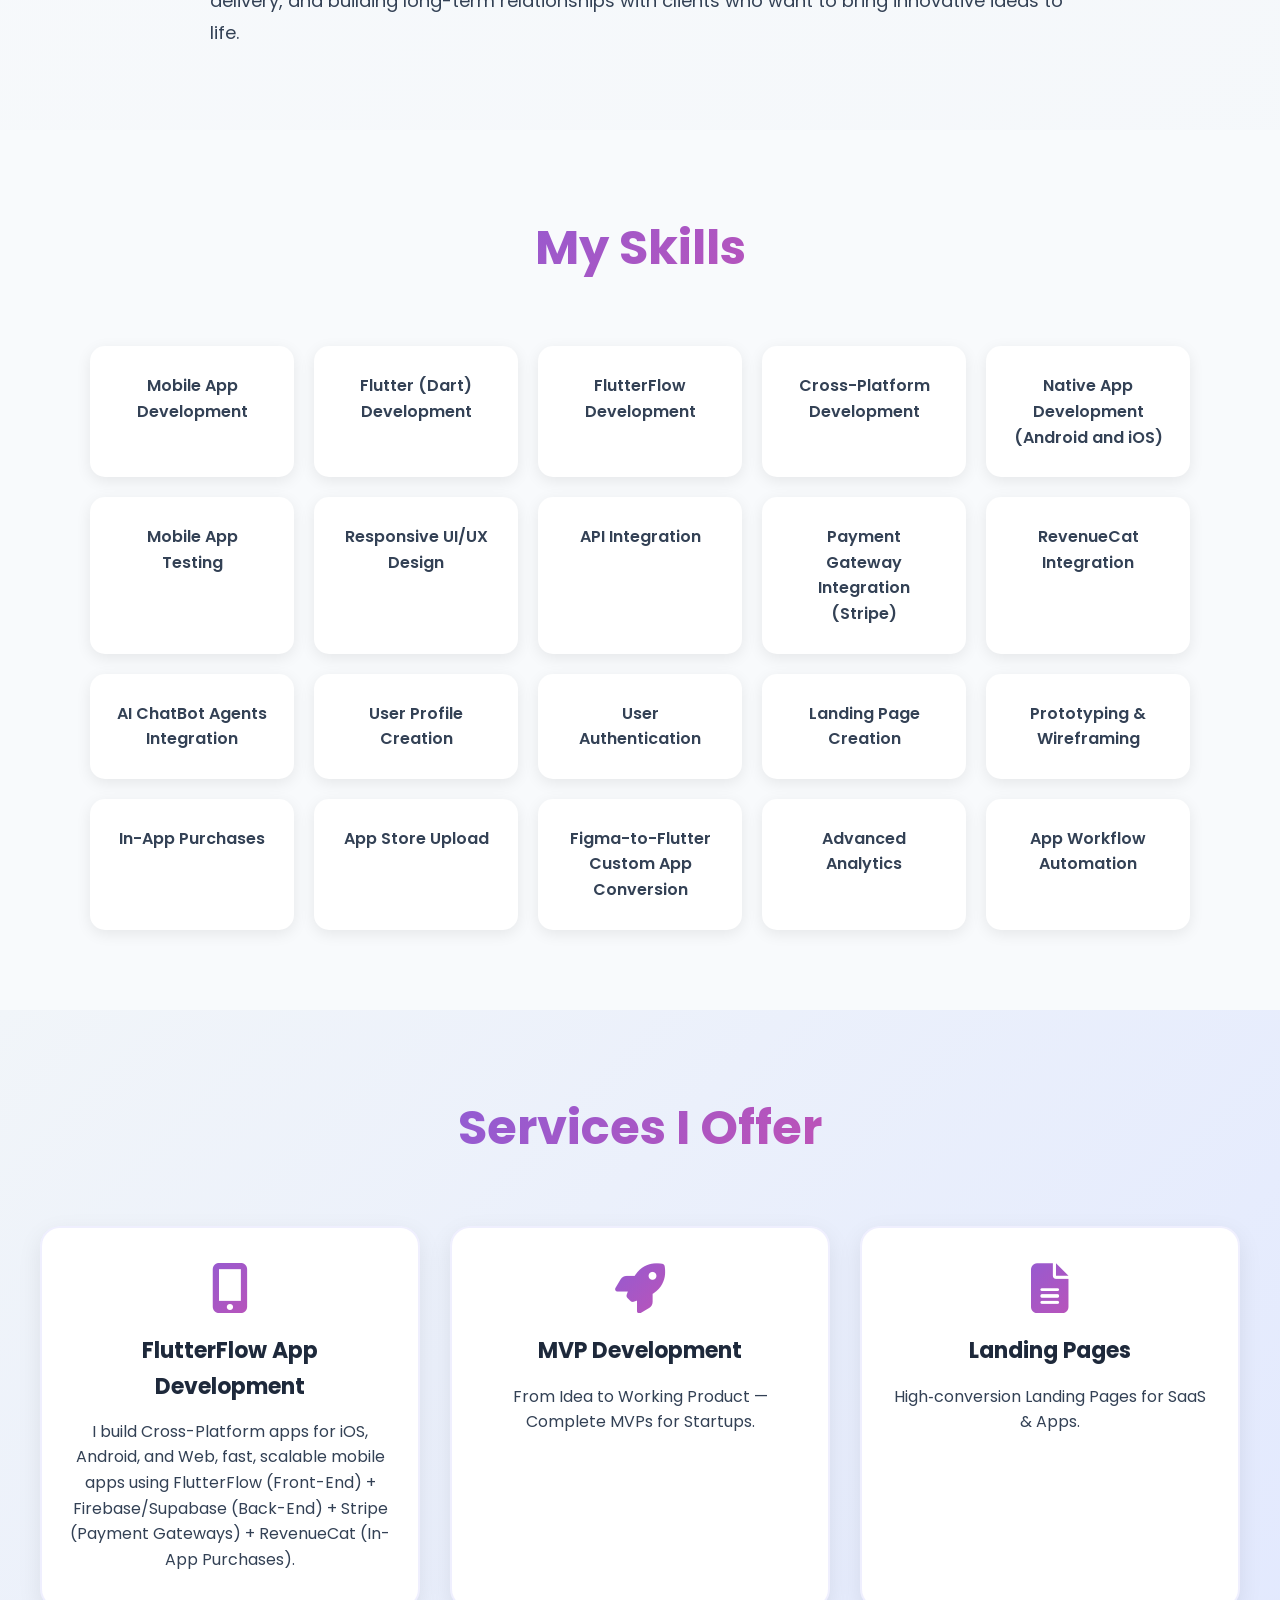
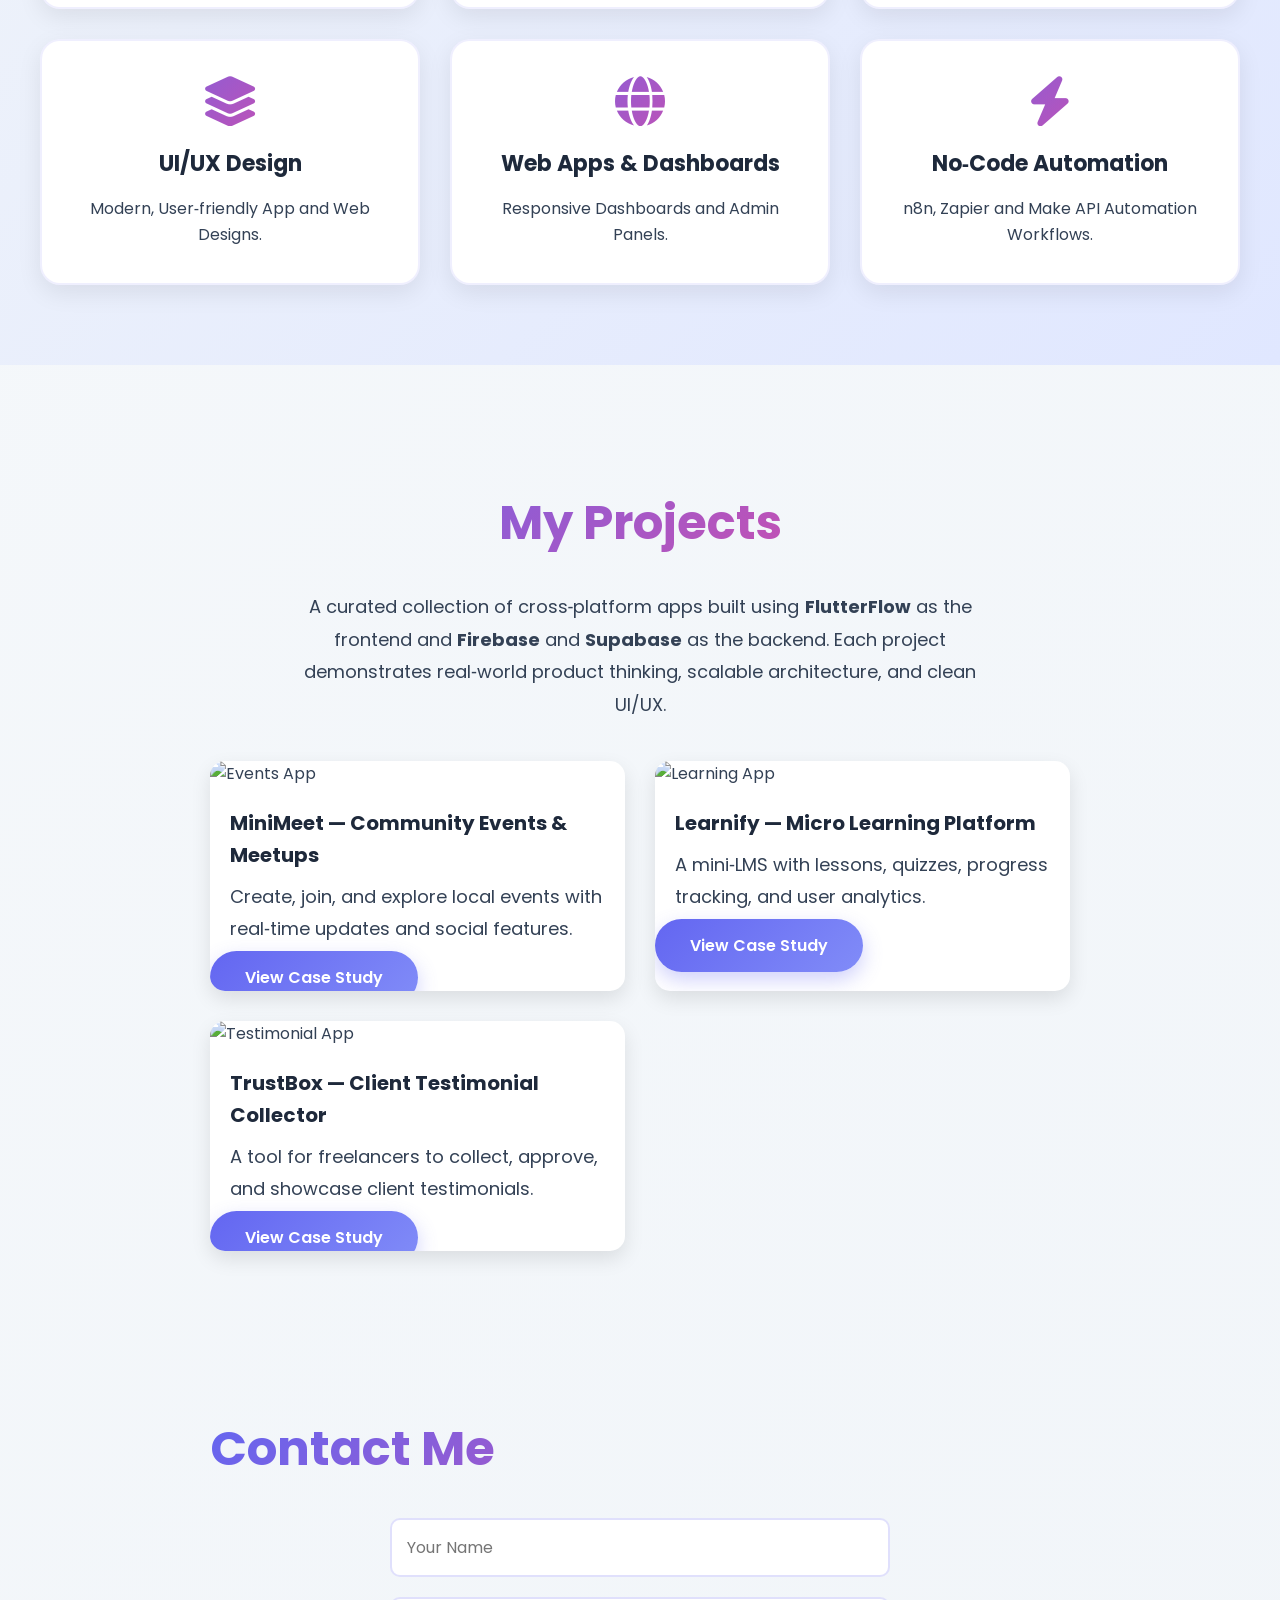
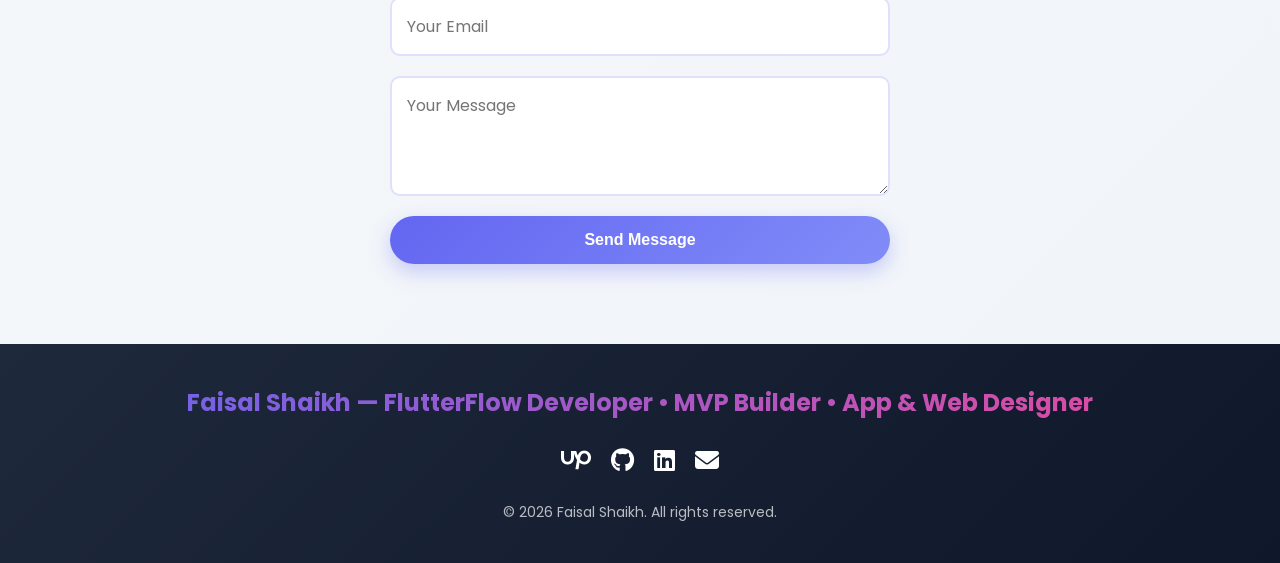
==== commit f8840cc2: "Update about section with padding style Added inline style to the about section for padding." ====
--- a/index.html
+++ b/index.html
@@ -41,7 +41,8 @@
 </section>
     
 <!-- ABOUT SECTION -->
-<section id="about" class="content fade-in">
+
+<section id="about" class="content fade-in" style="padding-top:120px;">
     <h2>About Me</h2>
       <p>  I'm Faisal Shaikh, a passionate freelancer specializing in FlutterFlow, MVP development, and rapid app prototyping. I help founders and startups transform ideas into functional, scalable products—quickly and efficiently. From validating concepts to launching MVPs, I focus on building high-quality applications that accelerate your path to market. </p> <BR>
       <p>  Every project begins with understanding the problem you're trying to solve. I work closely with clients to define clear goals, identify essential features, and create practical solutions that align with their business objectives. By combining efficient workflows with modern no-code and low-code development practices, I help reduce development time while maintaining a strong focus on usability, performance, and long-term scalability. </p> <BR>
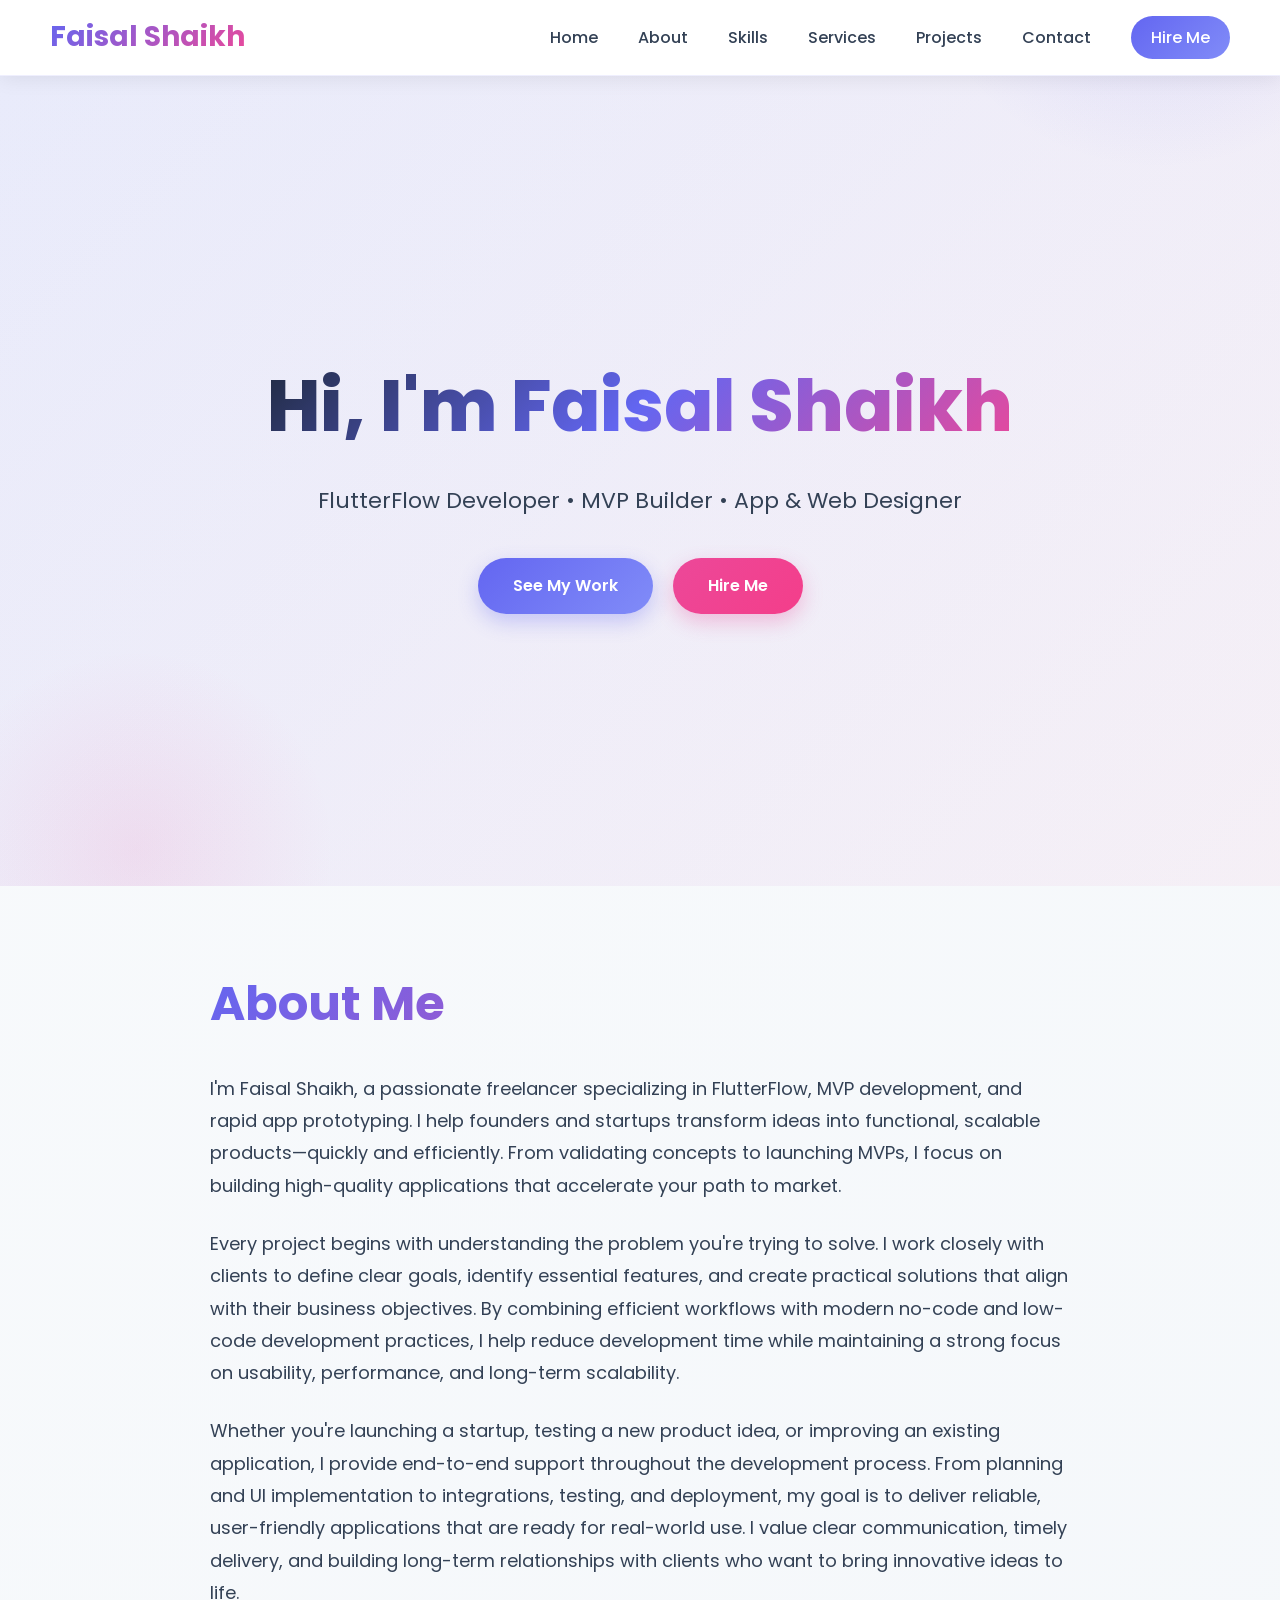
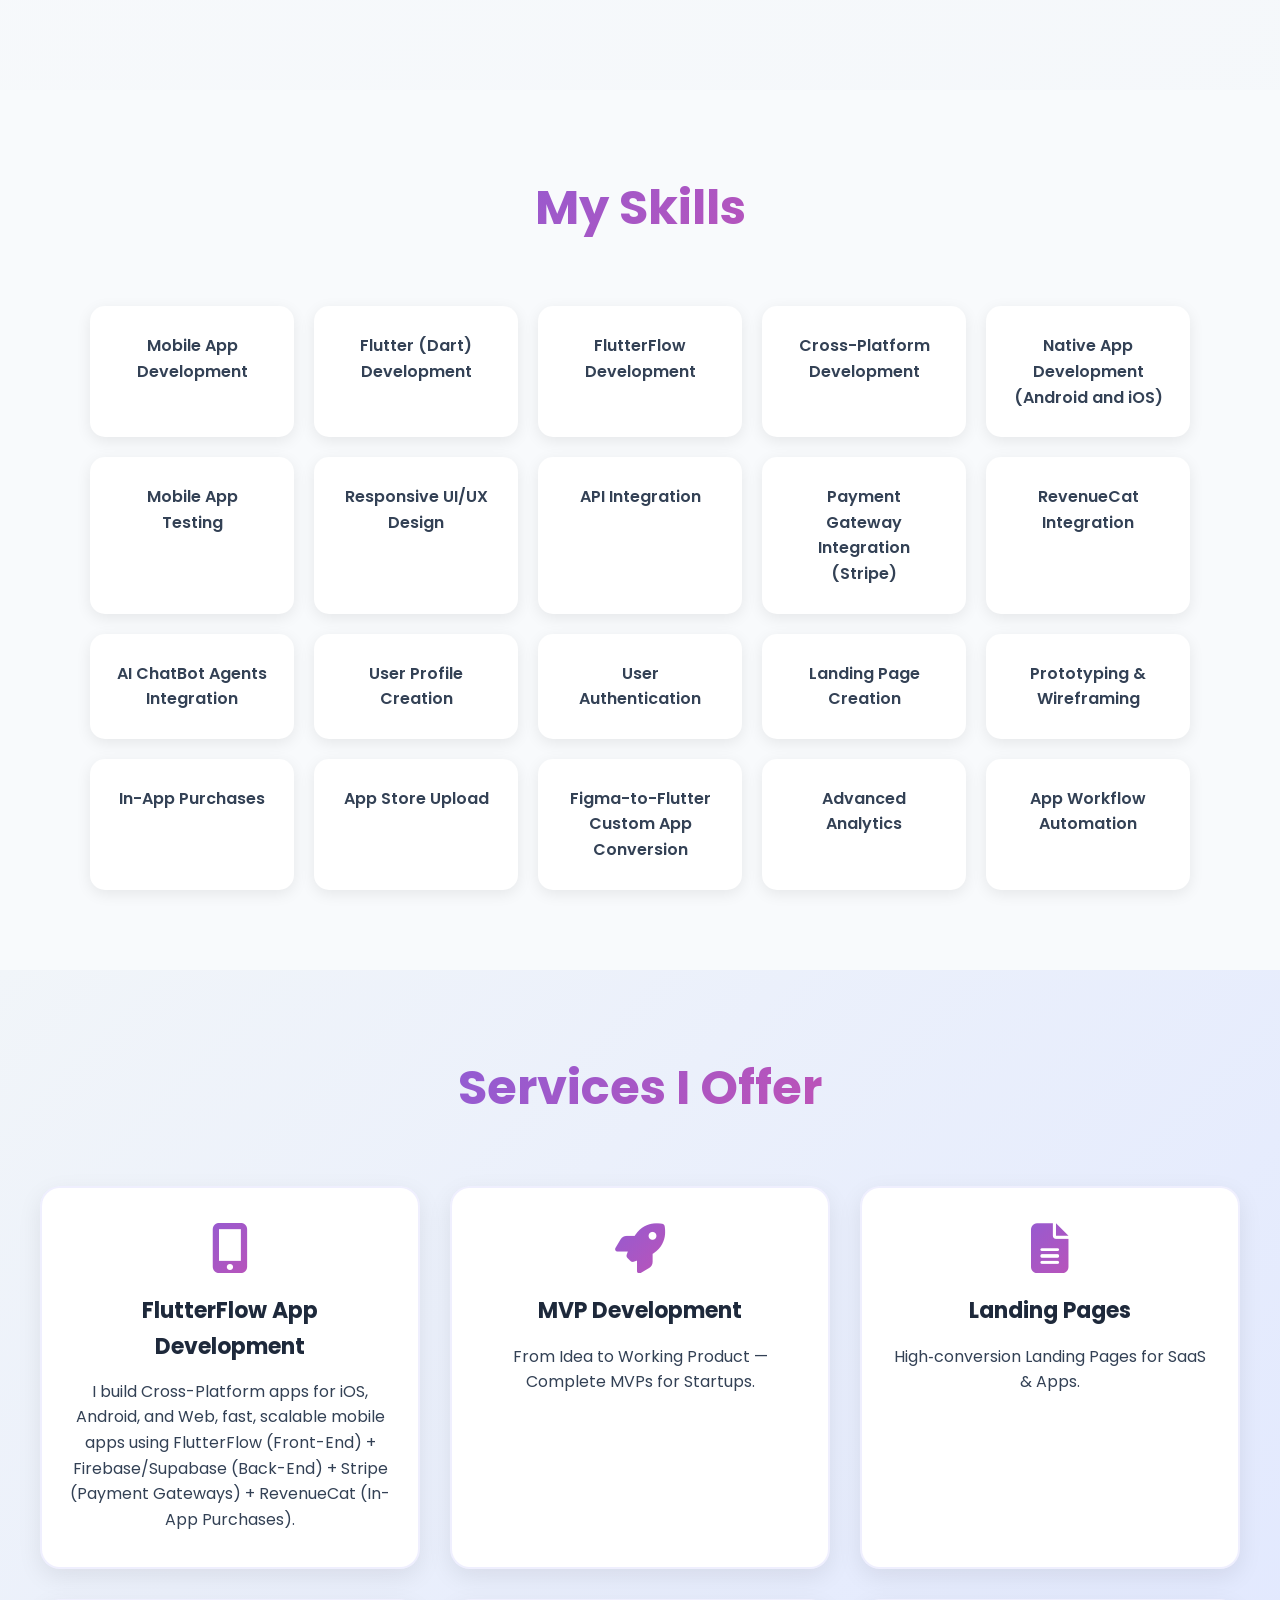
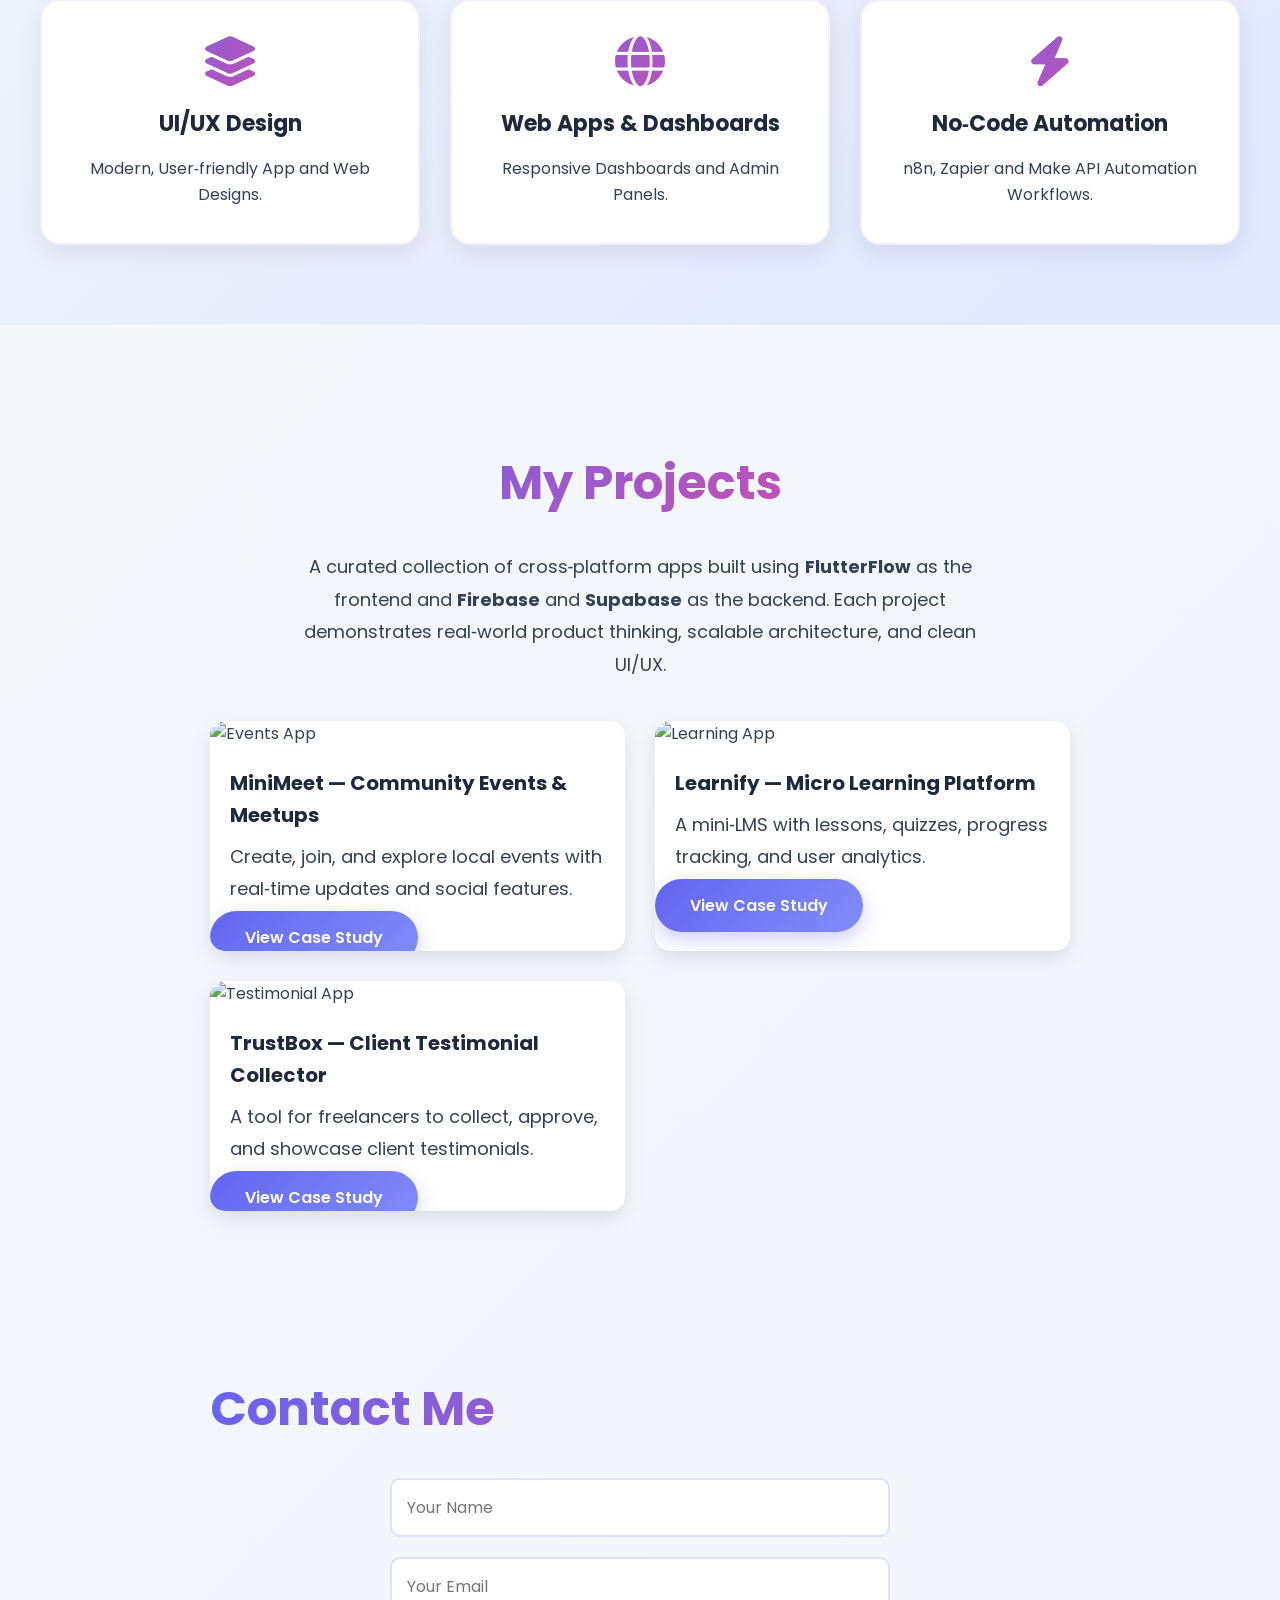
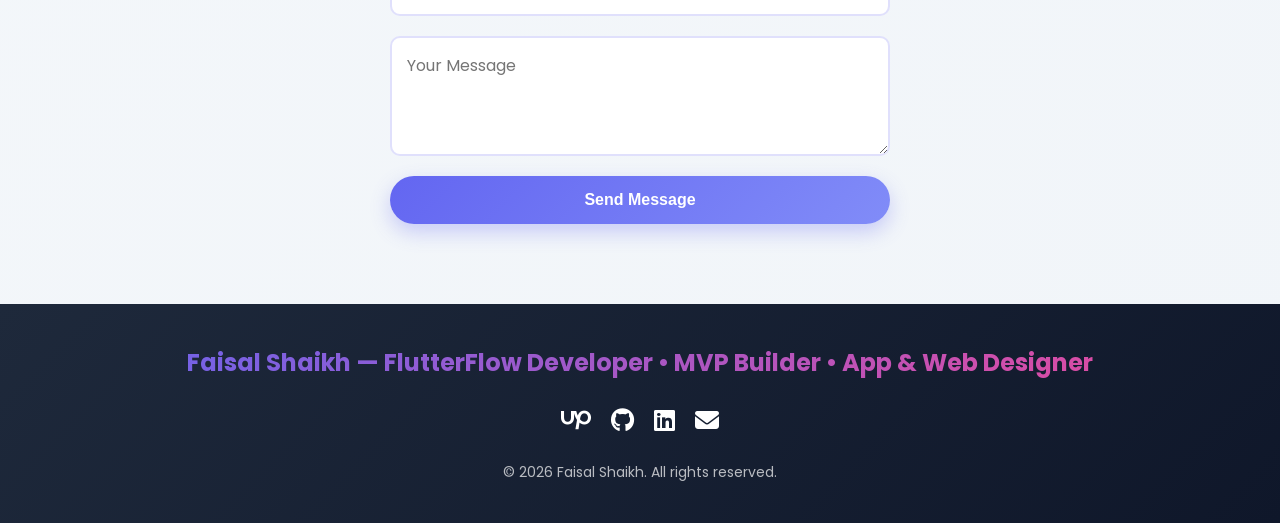
==== commit 83ff32c9: "Revise About section content in index.html Updated the About section with detailed information about" ====
--- a/index.html
+++ b/index.html
@@ -42,7 +42,7 @@
     
 <!-- ABOUT SECTION -->
 
-<section id="about" class="content fade-in" style="padding-top:120px;">
+<section id="about" class="content fade-in">
     <h2>About Me</h2>
       <p>  I'm Faisal Shaikh, a passionate freelancer specializing in FlutterFlow, MVP development, and rapid app prototyping. I help founders and startups transform ideas into functional, scalable products—quickly and efficiently. From validating concepts to launching MVPs, I focus on building high-quality applications that accelerate your path to market. </p> <BR>
       <p>  Every project begins with understanding the problem you're trying to solve. I work closely with clients to define clear goals, identify essential features, and create practical solutions that align with their business objectives. By combining efficient workflows with modern no-code and low-code development practices, I help reduce development time while maintaining a strong focus on usability, performance, and long-term scalability. </p> <BR>
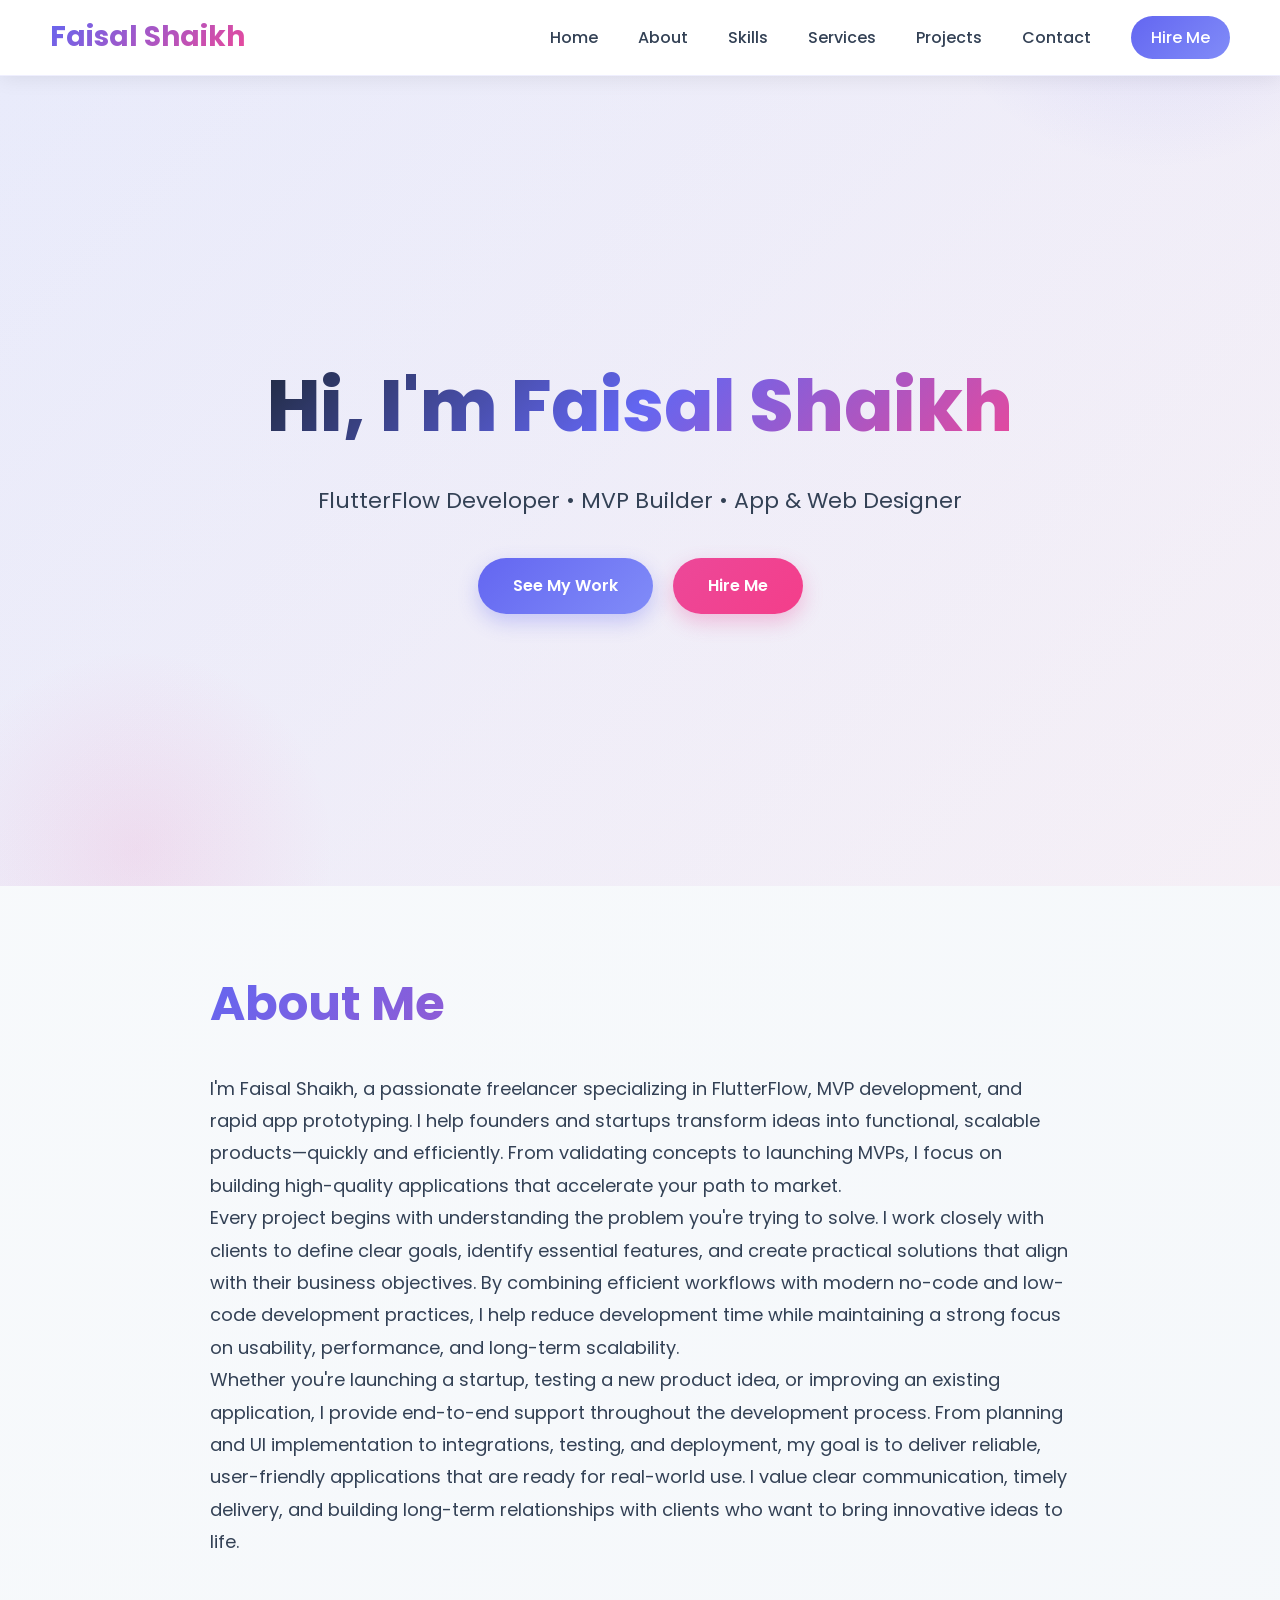
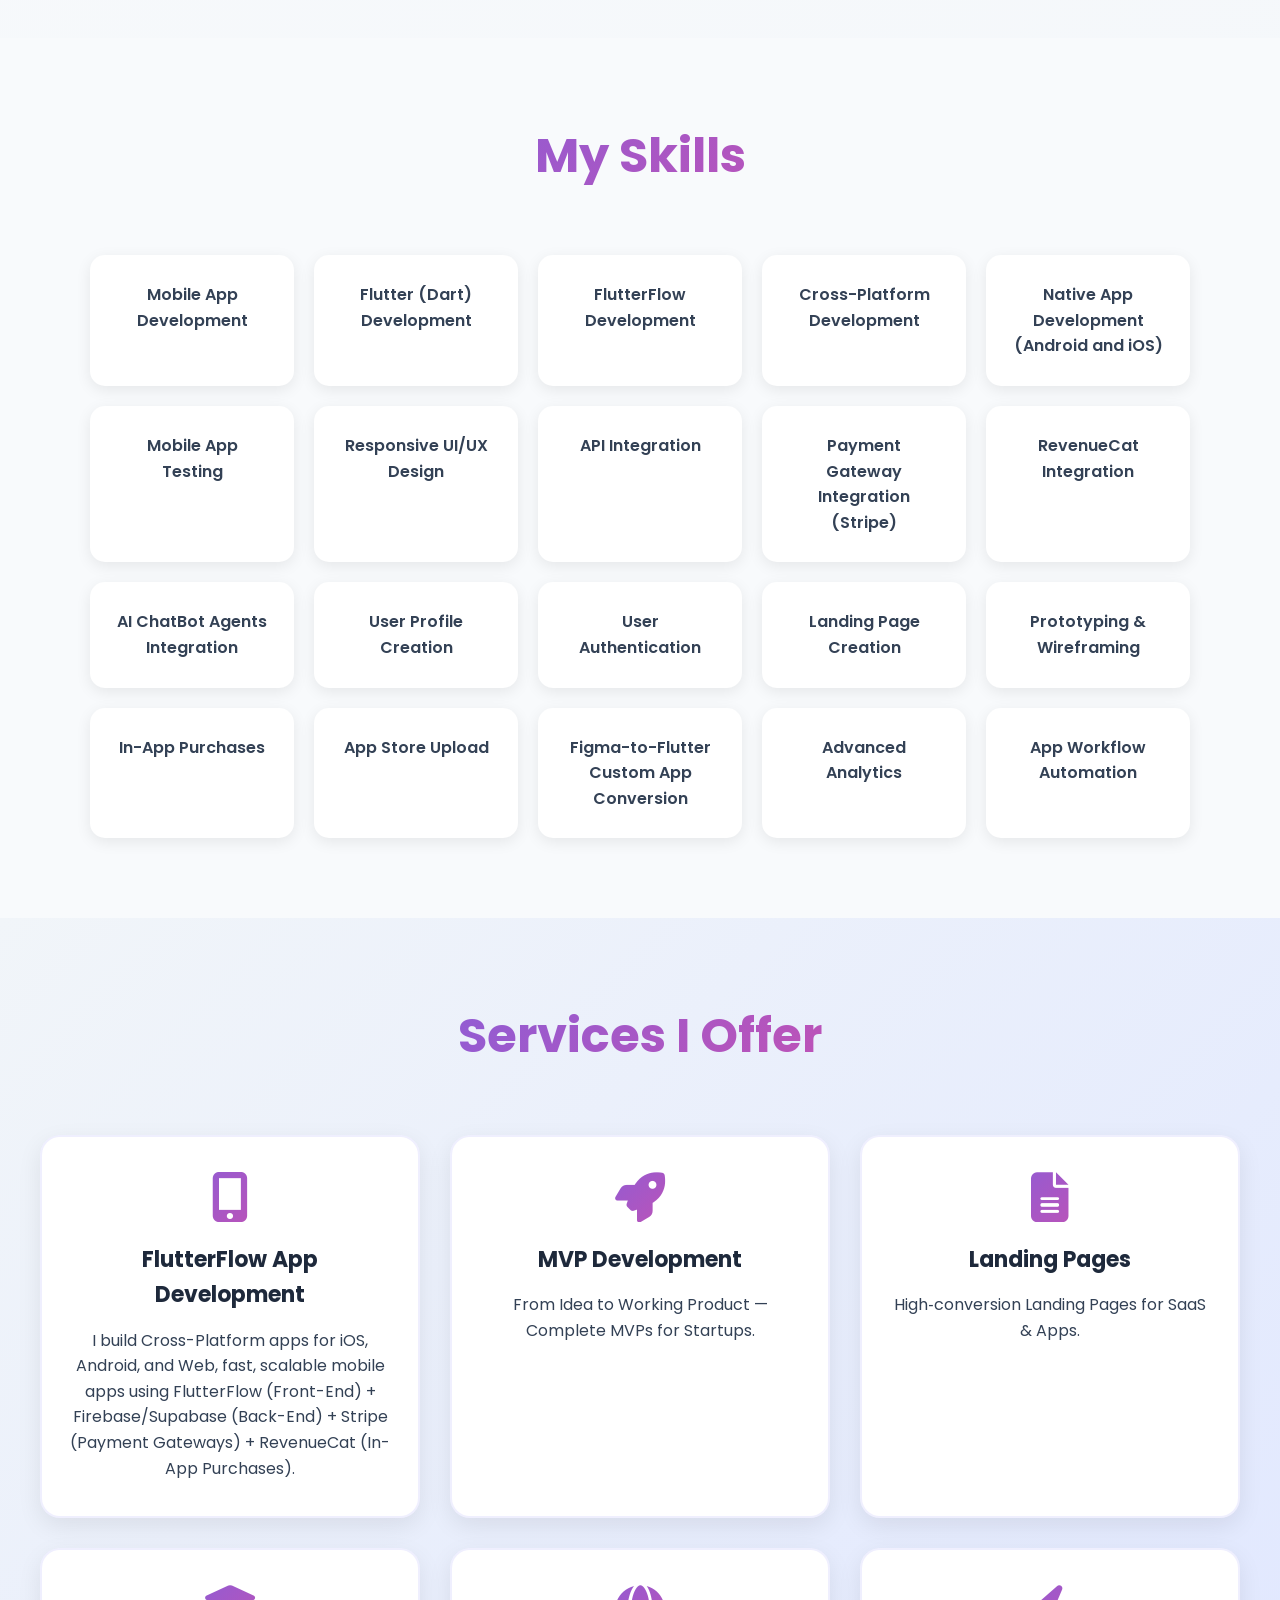
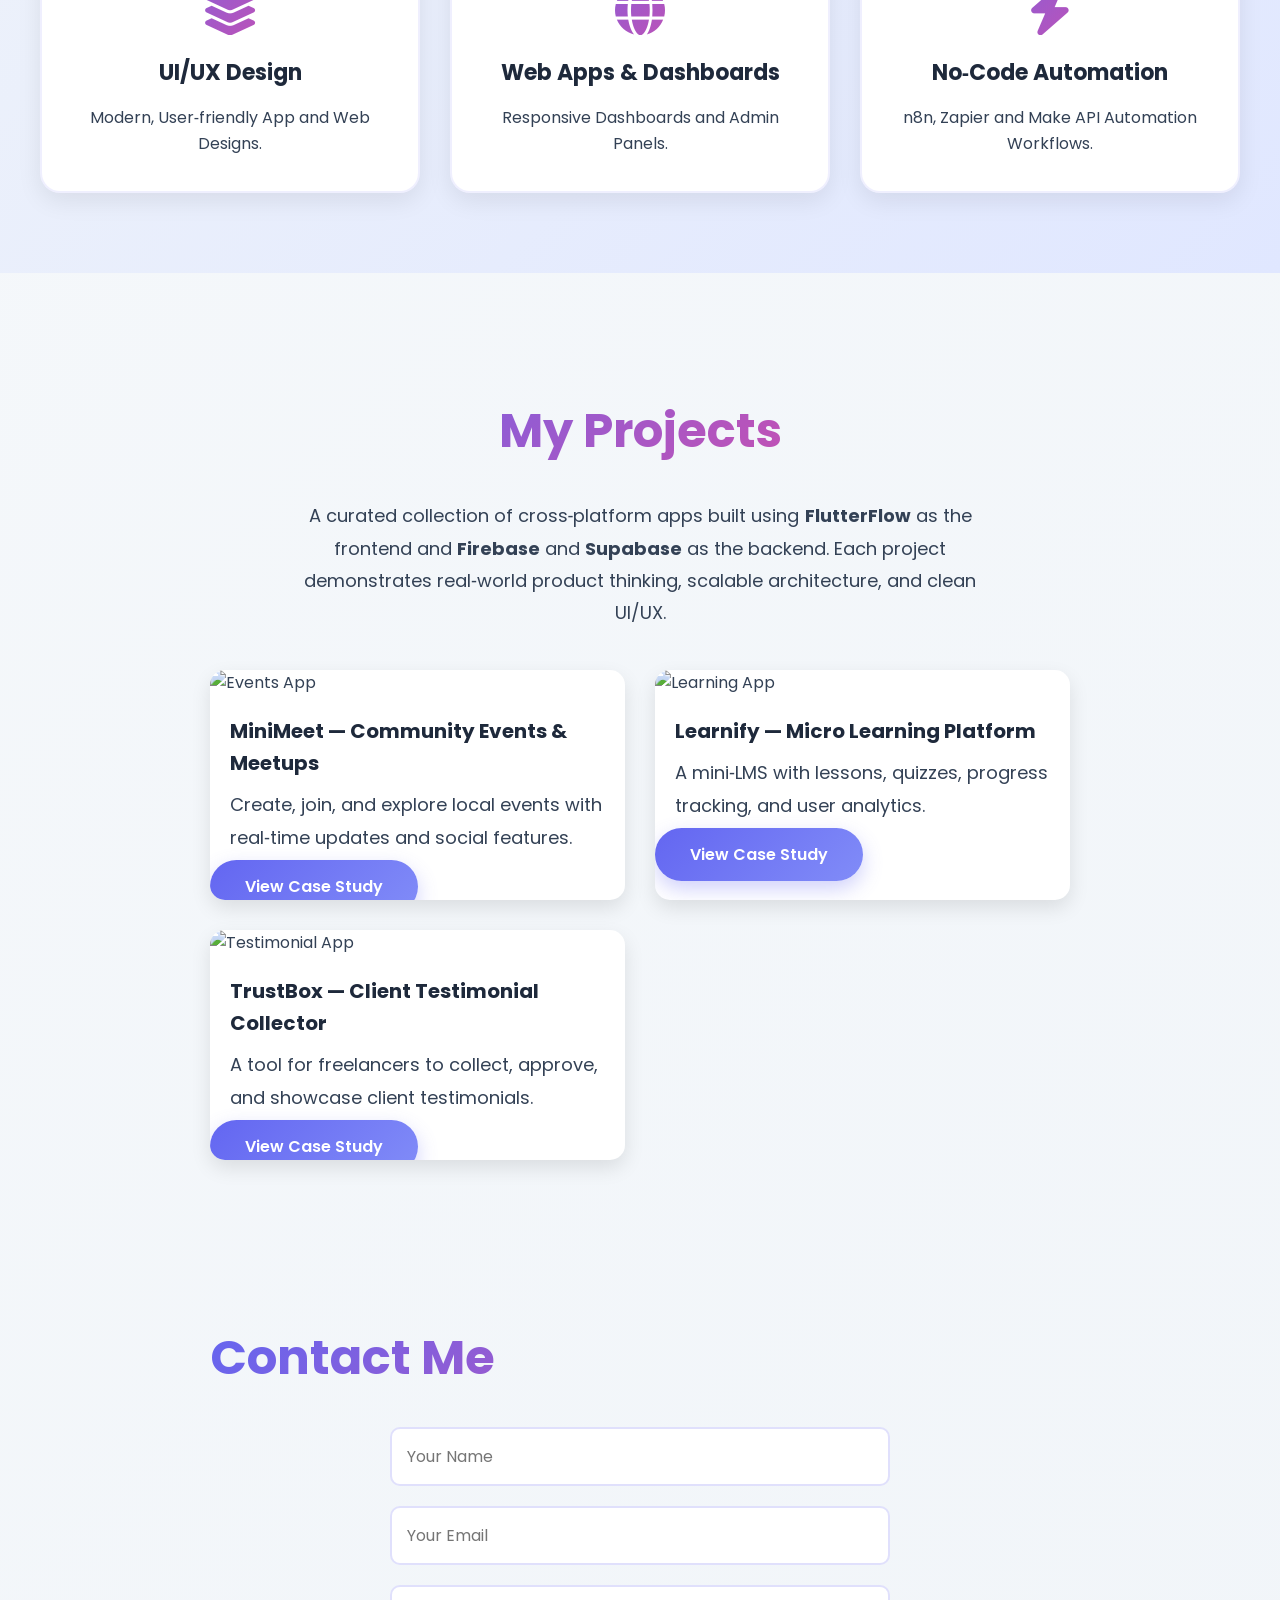
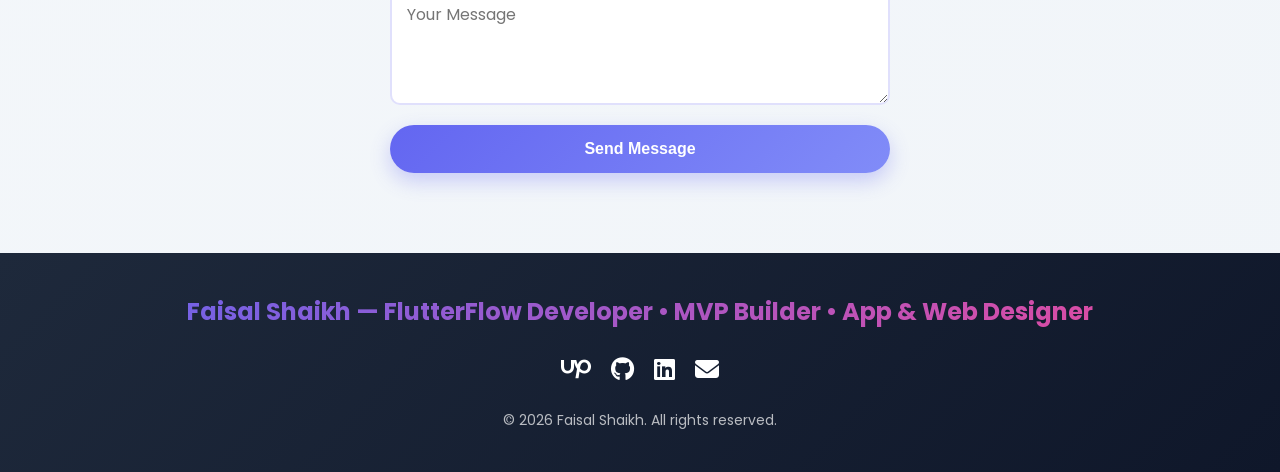
==== commit 8eb1fbe6: "Remove duplicate content in About section" ====
--- a/index.html
+++ b/index.html
@@ -44,9 +44,9 @@
 
 <section id="about" class="content fade-in">
     <h2>About Me</h2>
-      <p>  I'm Faisal Shaikh, a passionate freelancer specializing in FlutterFlow, MVP development, and rapid app prototyping. I help founders and startups transform ideas into functional, scalable products—quickly and efficiently. From validating concepts to launching MVPs, I focus on building high-quality applications that accelerate your path to market. </p> <BR>
-      <p>  Every project begins with understanding the problem you're trying to solve. I work closely with clients to define clear goals, identify essential features, and create practical solutions that align with their business objectives. By combining efficient workflows with modern no-code and low-code development practices, I help reduce development time while maintaining a strong focus on usability, performance, and long-term scalability. </p> <BR>
-      <p>  Whether you're launching a startup, testing a new product idea, or improving an existing application, I provide end-to-end support throughout the development process. From planning and UI implementation to integrations, testing, and deployment, my goal is to deliver reliable, user-friendly applications that are ready for real-world use. I value clear communication, timely delivery, and building long-term relationships with clients who want to bring innovative ideas to life.    </p>
+      <p>  I'm Faisal Shaikh, a passionate freelancer specializing in FlutterFlow, MVP development, and rapid app prototyping. I help founders and startups transform ideas into functional, scalable products—quickly and efficiently. From validating concepts to launching MVPs, I focus on building high-quality applications that accelerate your path to market. </p>
+      <p>  Every project begins with understanding the problem you're trying to solve. I work closely with clients to define clear goals, identify essential features, and create practical solutions that align with their business objectives. By combining efficient workflows with modern no-code and low-code development practices, I help reduce development time while maintaining a strong focus on usability, performance, and long-term scalability. </p>
+      <p>  Whether you're launching a startup, testing a new product idea, or improving an existing application, I provide end-to-end support throughout the development process. From planning and UI implementation to integrations, testing, and deployment, my goal is to deliver reliable, user-friendly applications that are ready for real-world use. I value clear communication, timely delivery, and building long-term relationships with clients who want to bring innovative ideas to life.</p>
 </section>
     
 <!-- SKILLS -->
--- a/style.css
+++ b/style.css
@@ -1,3 +1,17 @@
+.section-title {
+    text-align: center;
+    margin-bottom: 20px;
+    font-size: 2.5rem;
+    font-weight: 600;
+}
+
+.center-text {
+    text-align: center;
+    max-width: 700px;
+    margin: 0 auto;
+    line-height: 1.8;
+}
+
 :root {
     --primary: #6366f1;
     --primary-dark: #4f46e5;
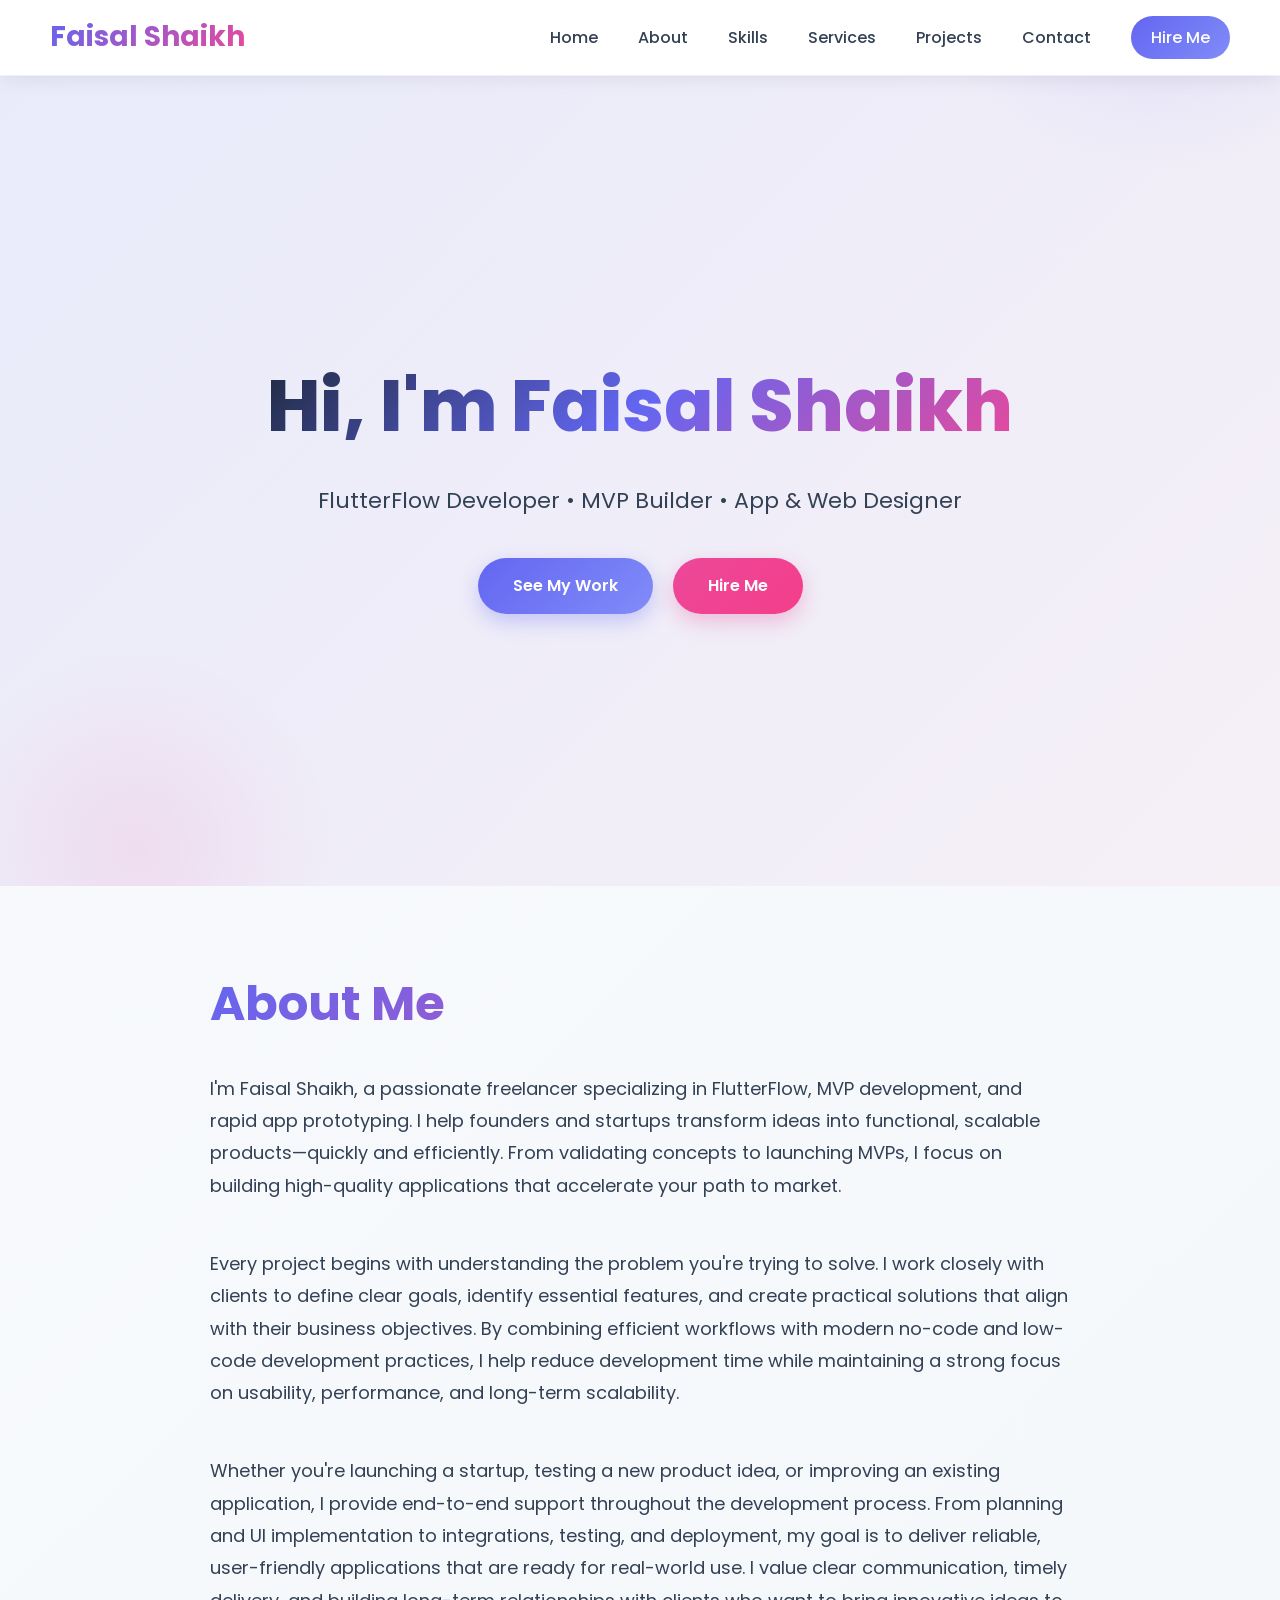
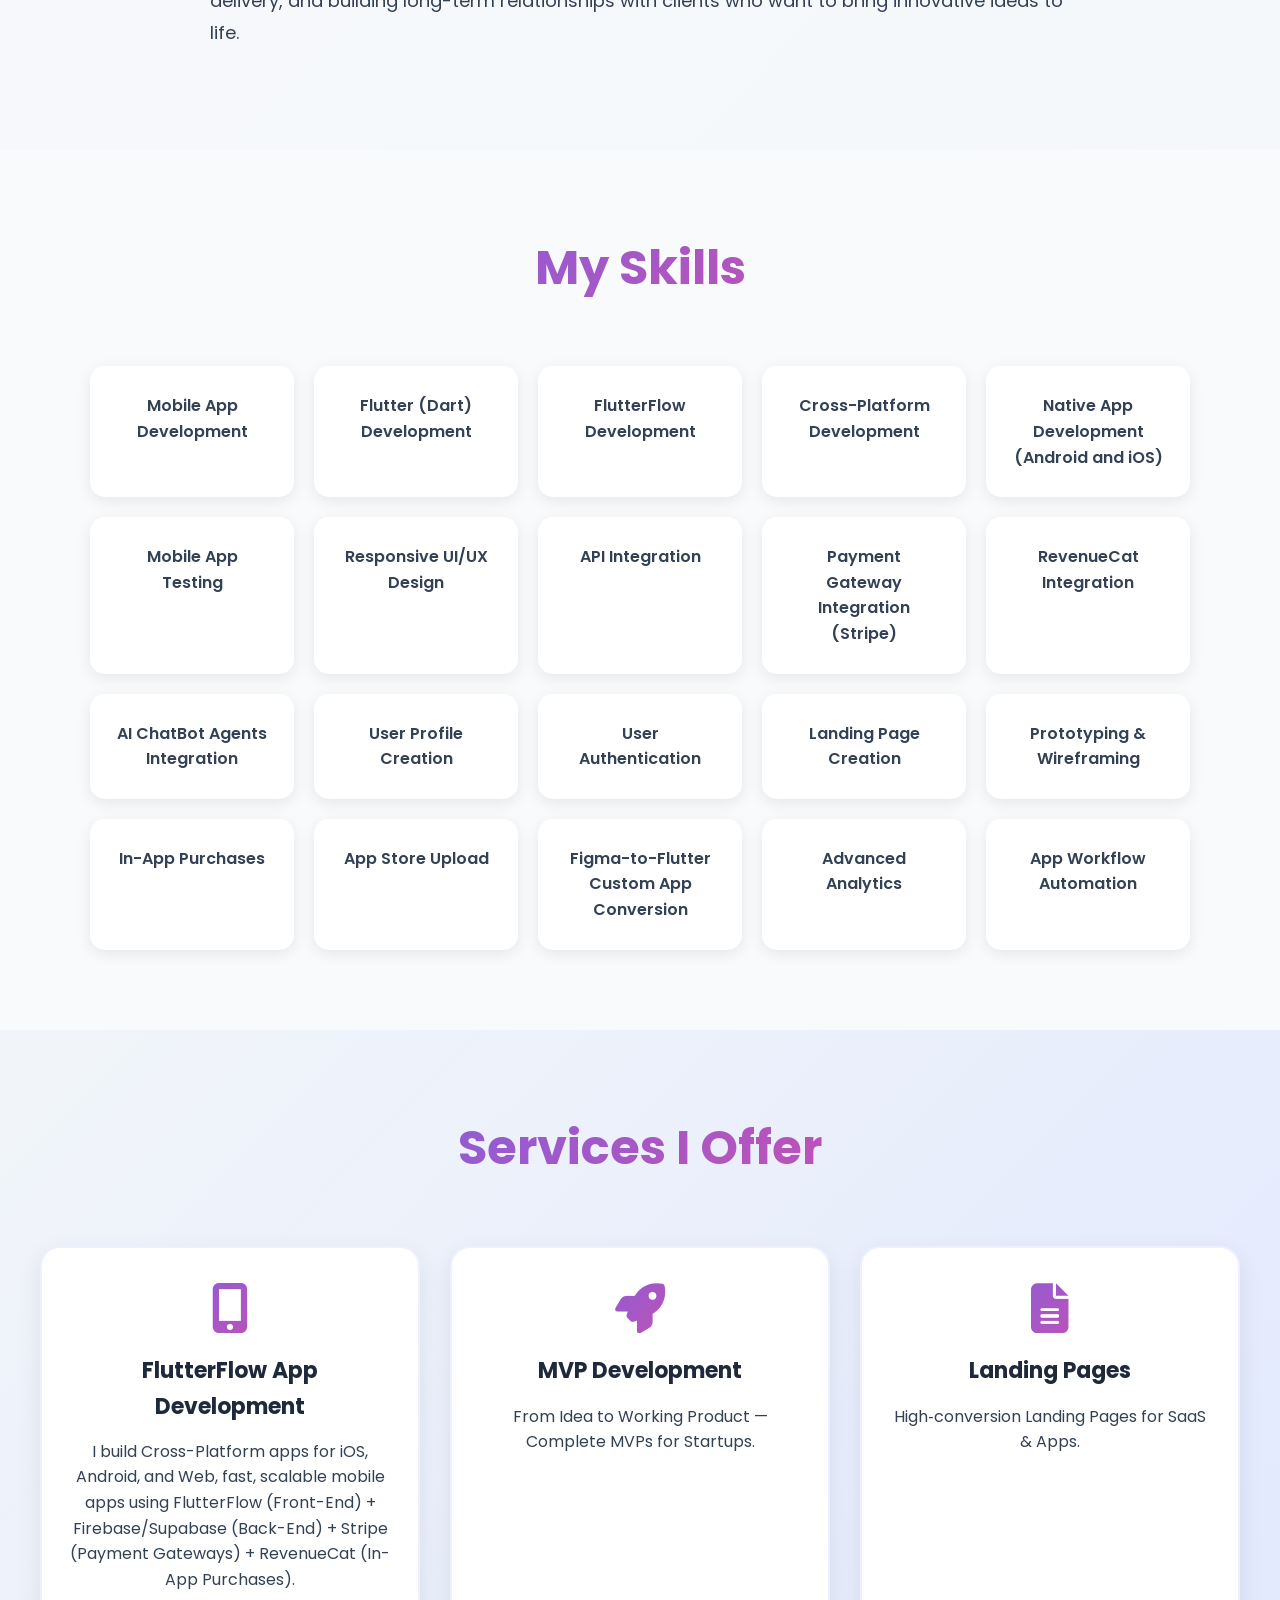
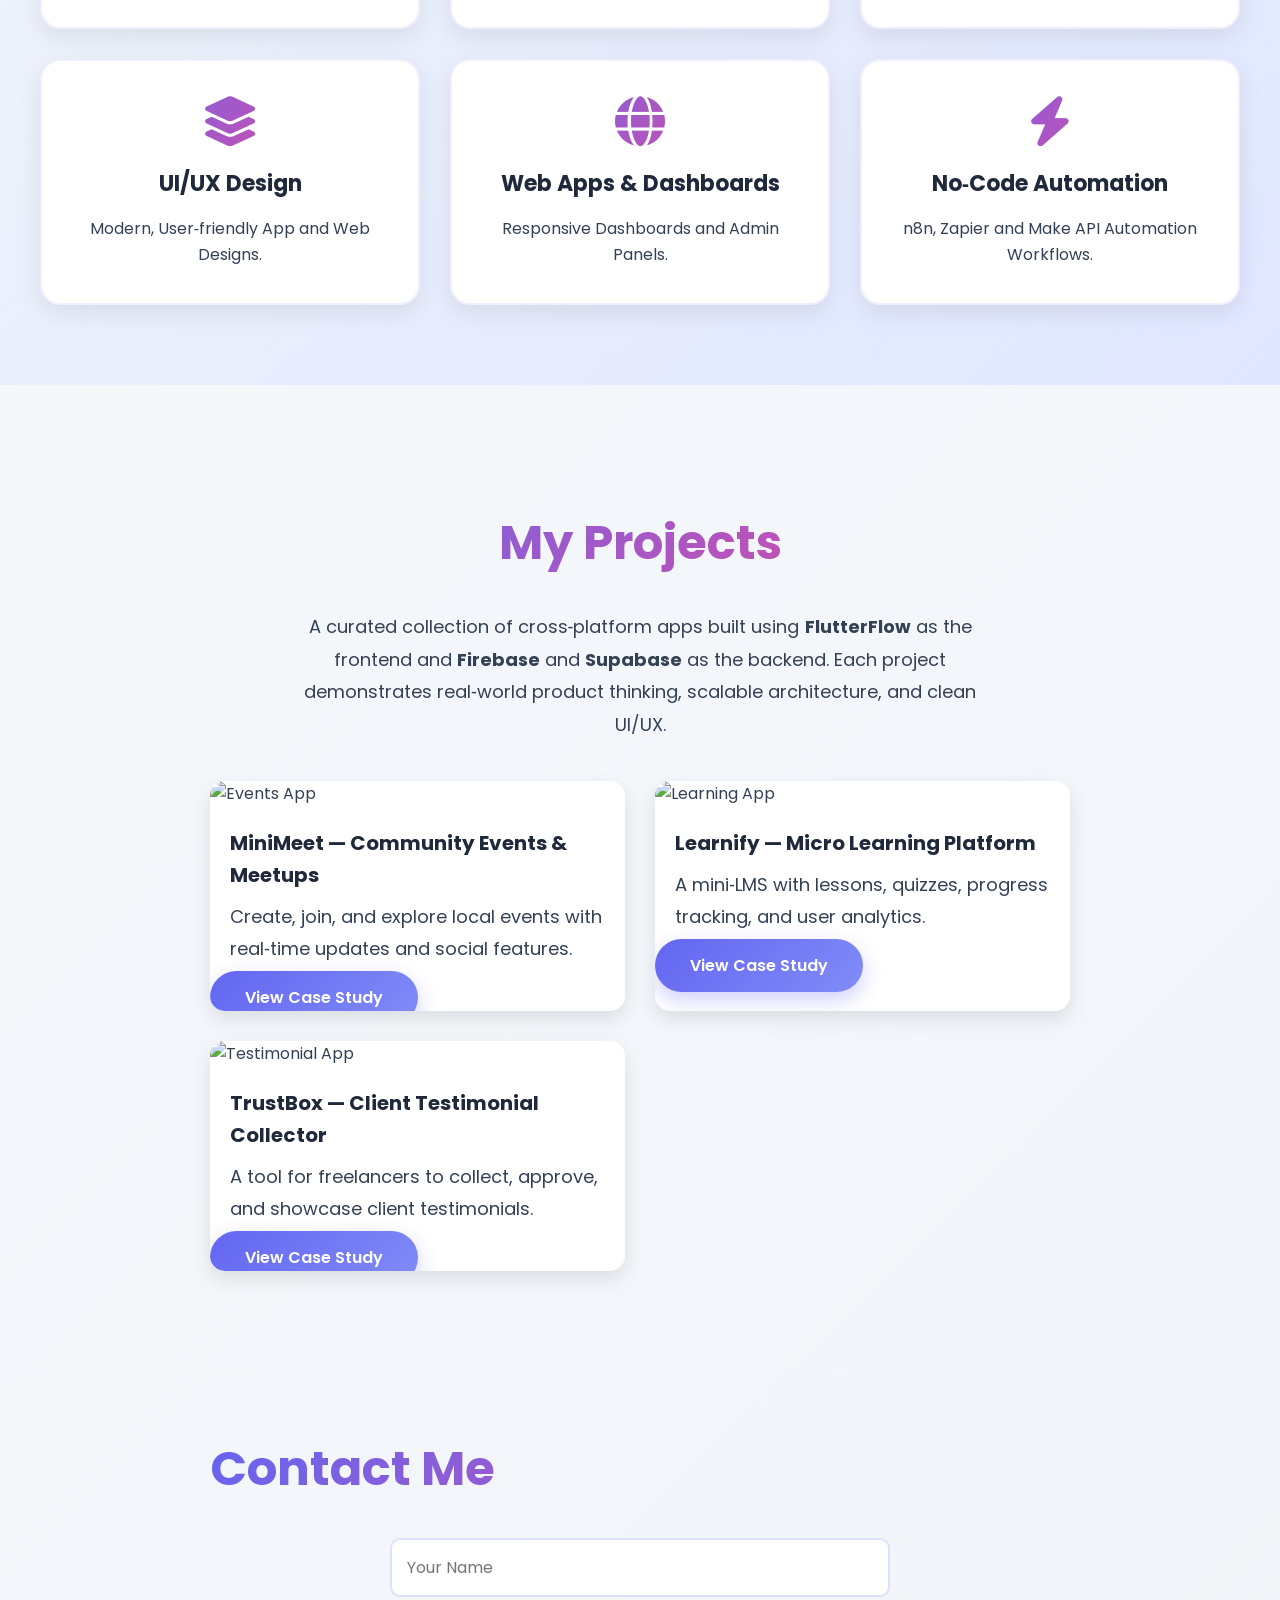
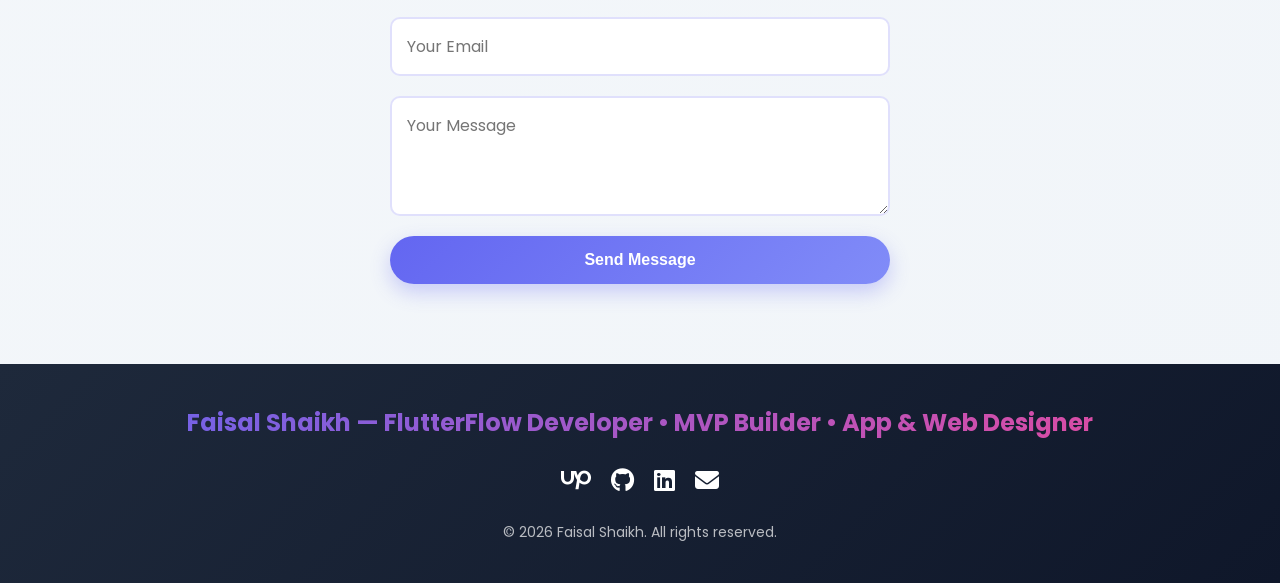
==== commit f299dc5e: "Refactor About Me section in index.html Removed unnecessary line breaks from the About Me section." ====
--- a/index.html
+++ b/index.html
@@ -44,8 +44,8 @@
 
 <section id="about" class="content fade-in">
     <h2>About Me</h2>
-      <p>  I'm Faisal Shaikh, a passionate freelancer specializing in FlutterFlow, MVP development, and rapid app prototyping. I help founders and startups transform ideas into functional, scalable products—quickly and efficiently. From validating concepts to launching MVPs, I focus on building high-quality applications that accelerate your path to market. </p>
-      <p>  Every project begins with understanding the problem you're trying to solve. I work closely with clients to define clear goals, identify essential features, and create practical solutions that align with their business objectives. By combining efficient workflows with modern no-code and low-code development practices, I help reduce development time while maintaining a strong focus on usability, performance, and long-term scalability. </p>
+      <p>  I'm Faisal Shaikh, a passionate freelancer specializing in FlutterFlow, MVP development, and rapid app prototyping. I help founders and startups transform ideas into functional, scalable products—quickly and efficiently. From validating concepts to launching MVPs, I focus on building high-quality applications that accelerate your path to market. </p>  <BR>
+      <p>  Every project begins with understanding the problem you're trying to solve. I work closely with clients to define clear goals, identify essential features, and create practical solutions that align with their business objectives. By combining efficient workflows with modern no-code and low-code development practices, I help reduce development time while maintaining a strong focus on usability, performance, and long-term scalability. </p>  <BR>
       <p>  Whether you're launching a startup, testing a new product idea, or improving an existing application, I provide end-to-end support throughout the development process. From planning and UI implementation to integrations, testing, and deployment, my goal is to deliver reliable, user-friendly applications that are ready for real-world use. I value clear communication, timely delivery, and building long-term relationships with clients who want to bring innovative ideas to life.</p>
 </section>
     
--- a/style.css
+++ b/style.css
@@ -1,3 +1,7 @@
+#about p{
+    margin-bottom:20px;
+    line-height:1.8;
+}
 .section-title {
     text-align: center;
     margin-bottom: 20px;
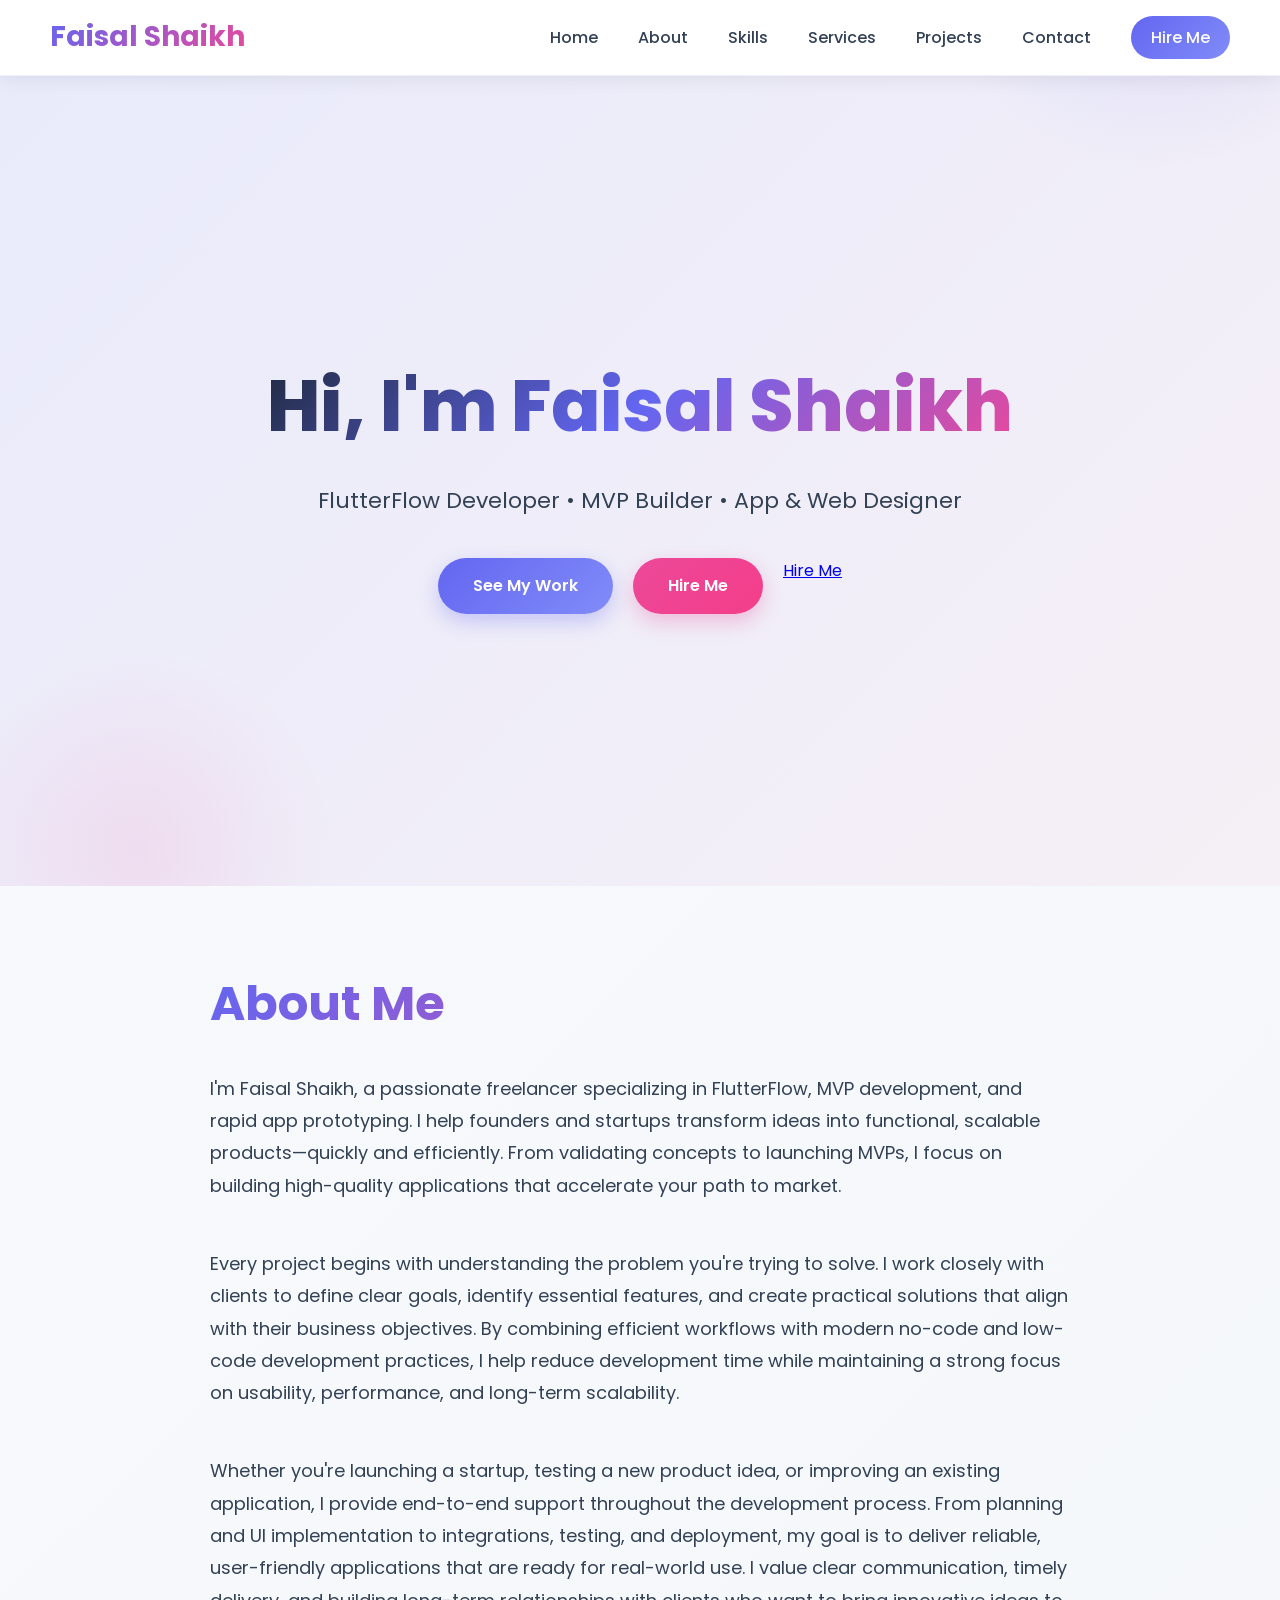
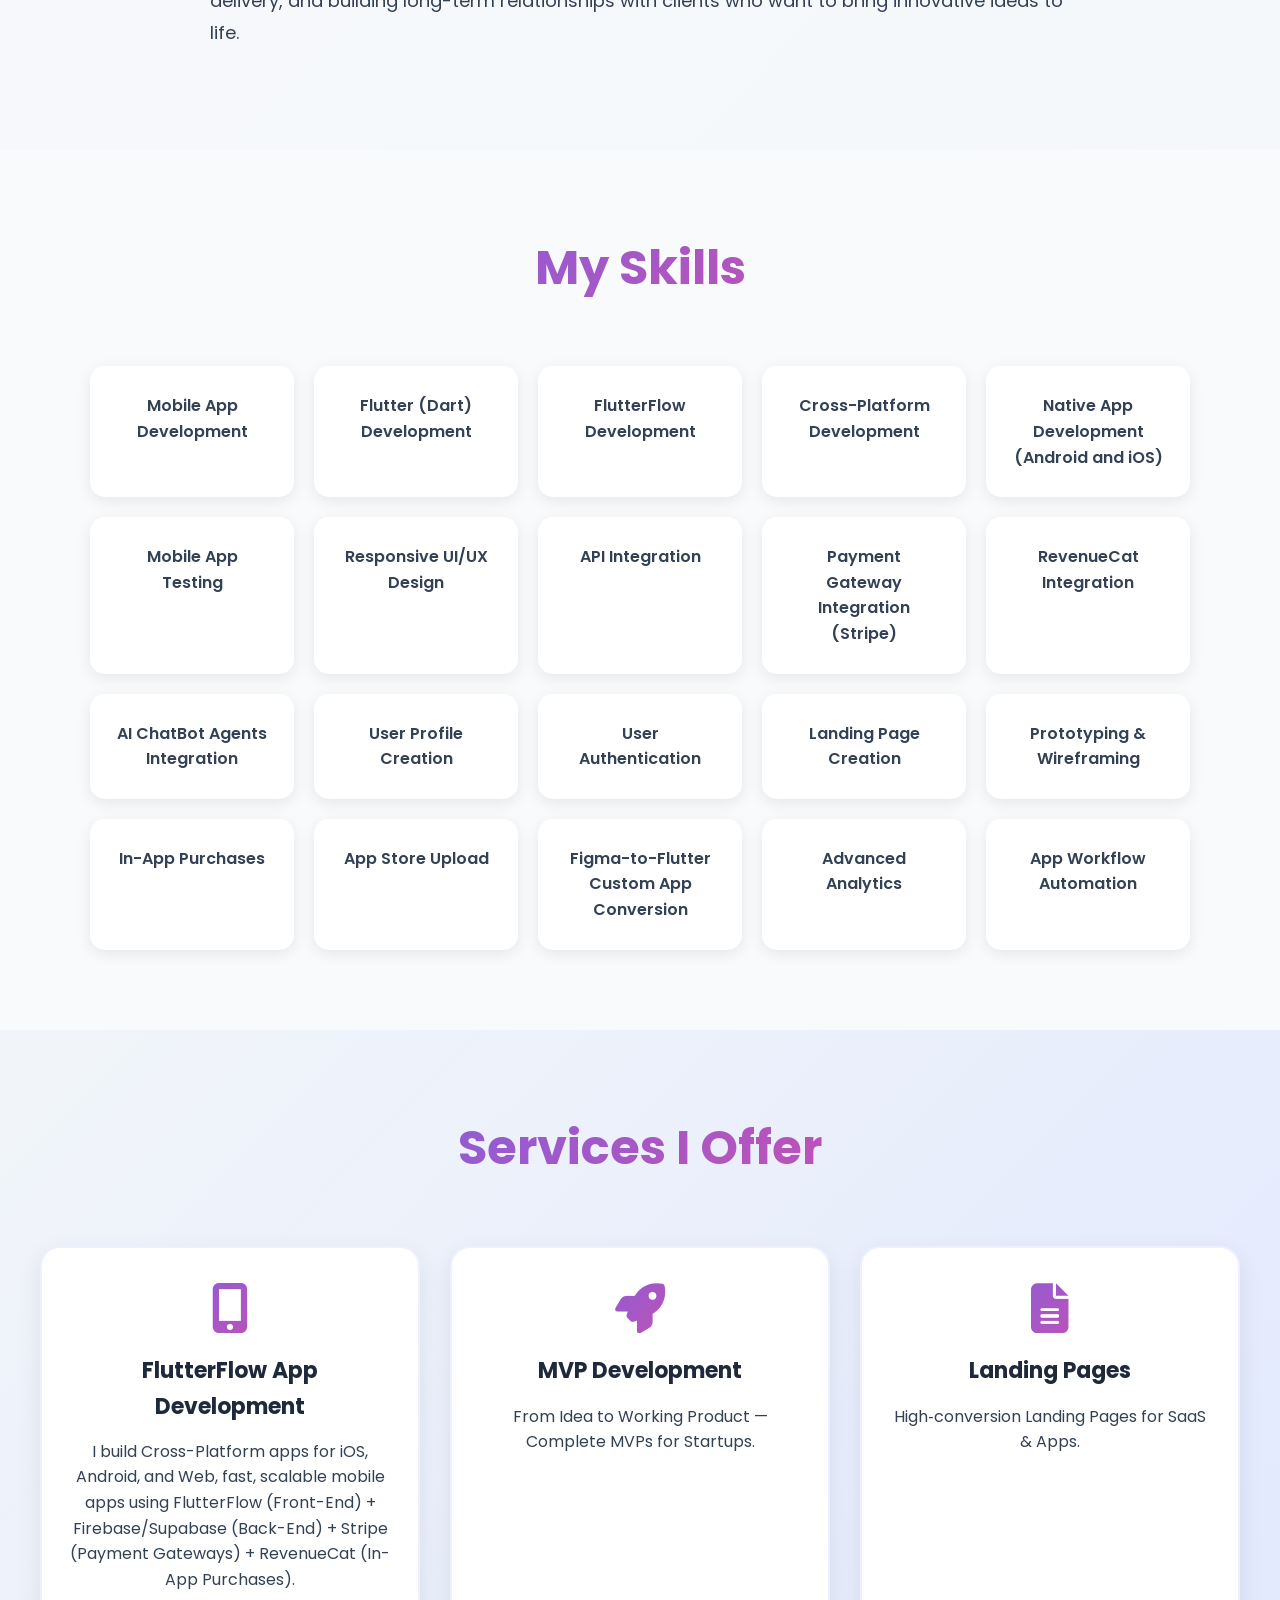
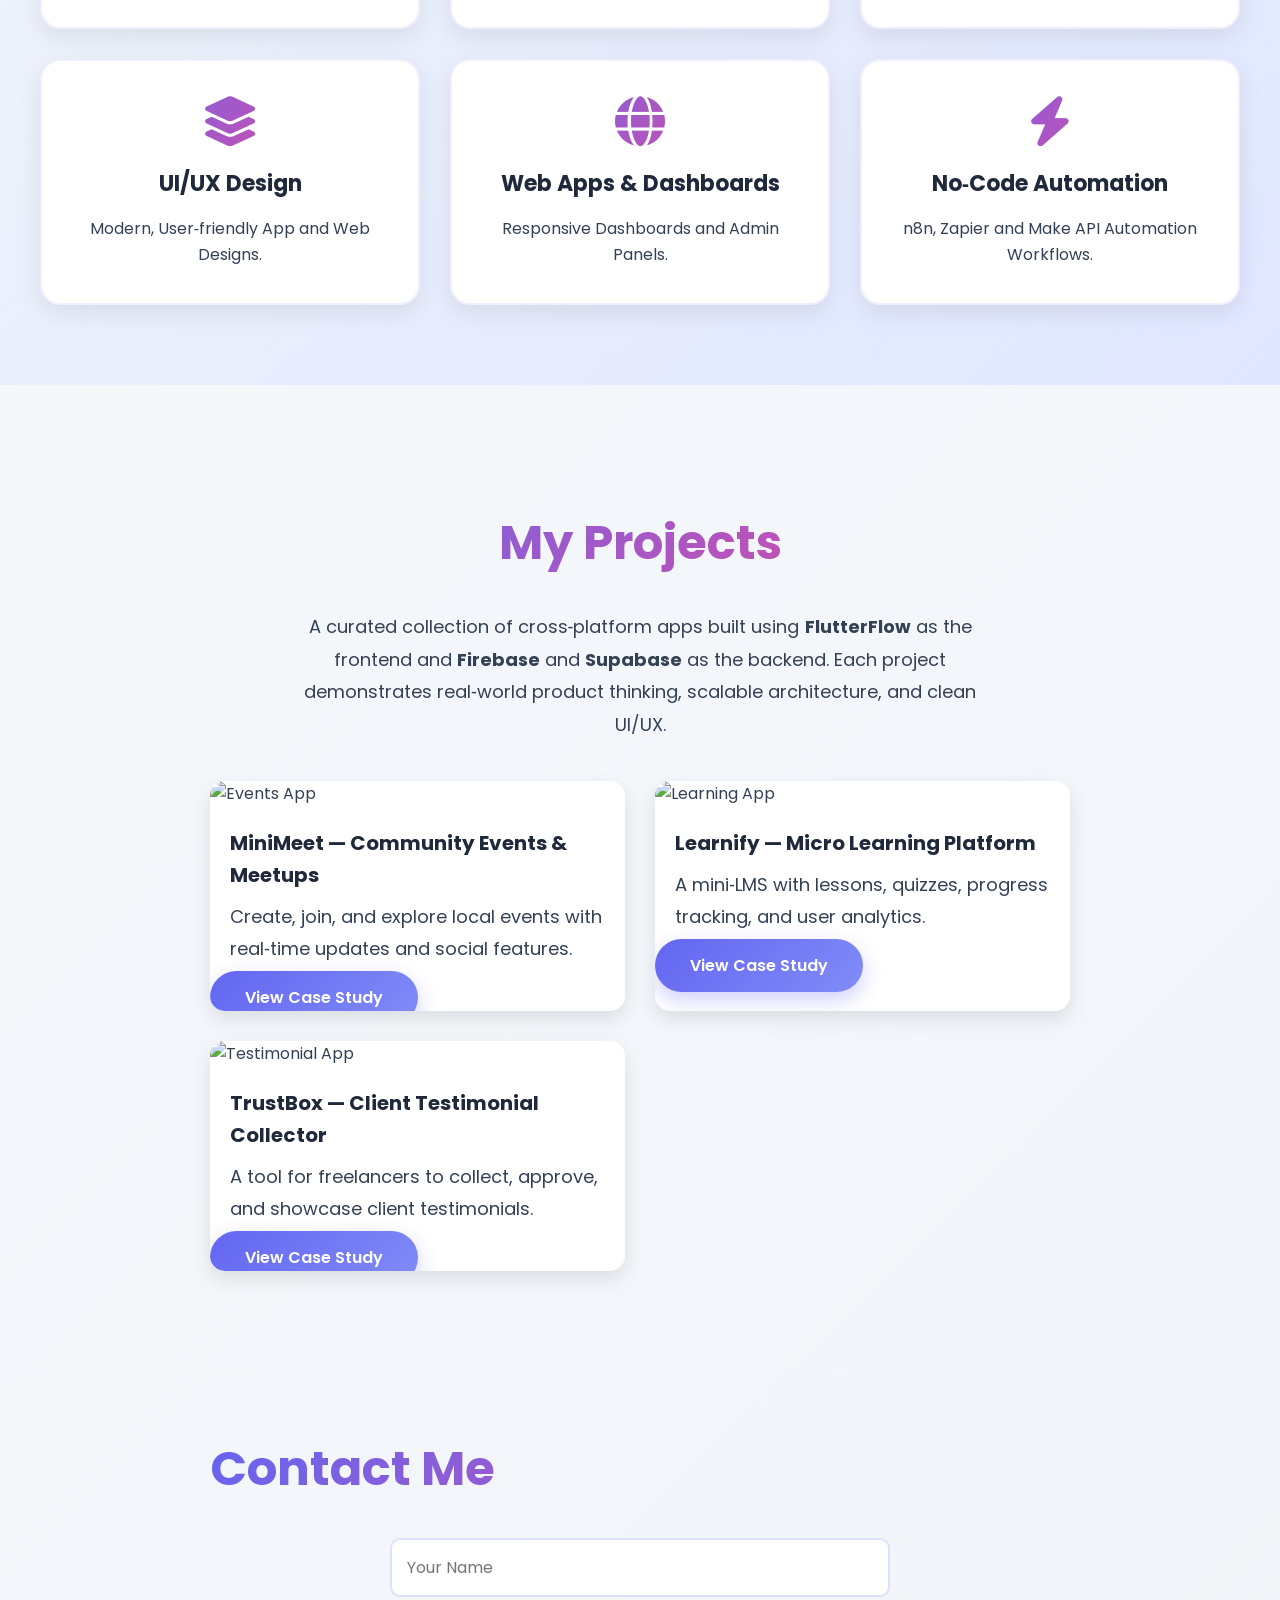
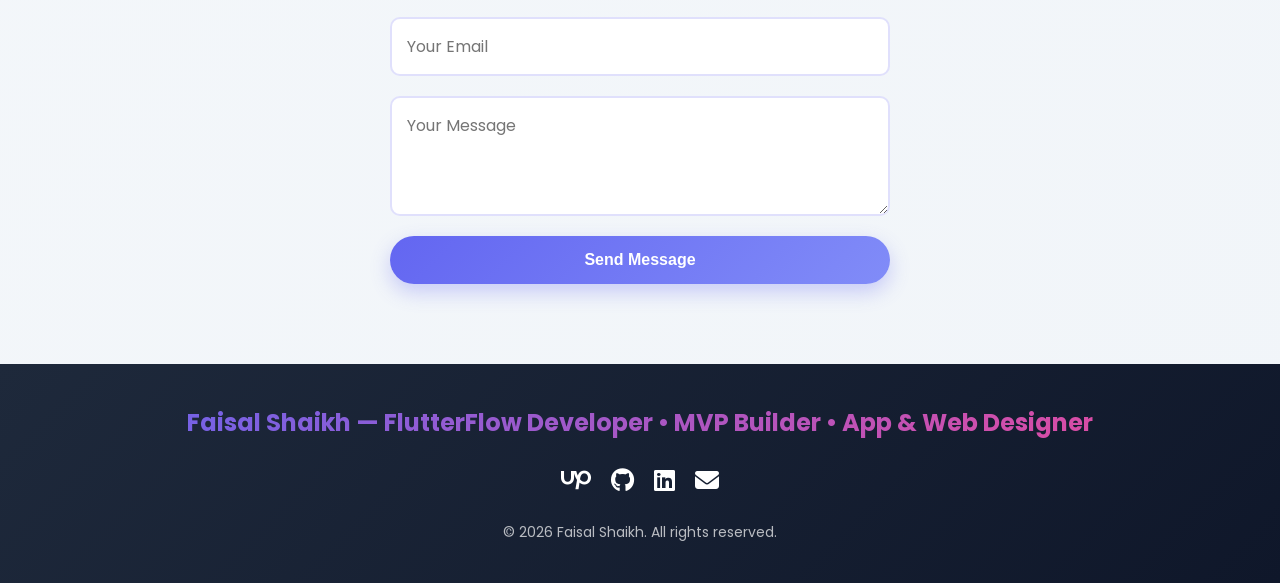
==== commit ec08c2ba: "Add additional 'Hire Me' link to index.html" ====
--- a/index.html
+++ b/index.html
@@ -37,6 +37,12 @@
     <div class="hero-buttons">
         <a href="#projects" class="btn">See My Work</a>
         <a href="https://www.upwork.com/freelancers/~016cb550a3bed0107c" class="btn hire">Hire Me</a>
+        <a href="https://www.upwork.com/..."
+   target="_blank"
+   rel="noopener noreferrer"
+   class="hire-nav">
+    Hire Me
+</a>
     </div>
 </section>
     
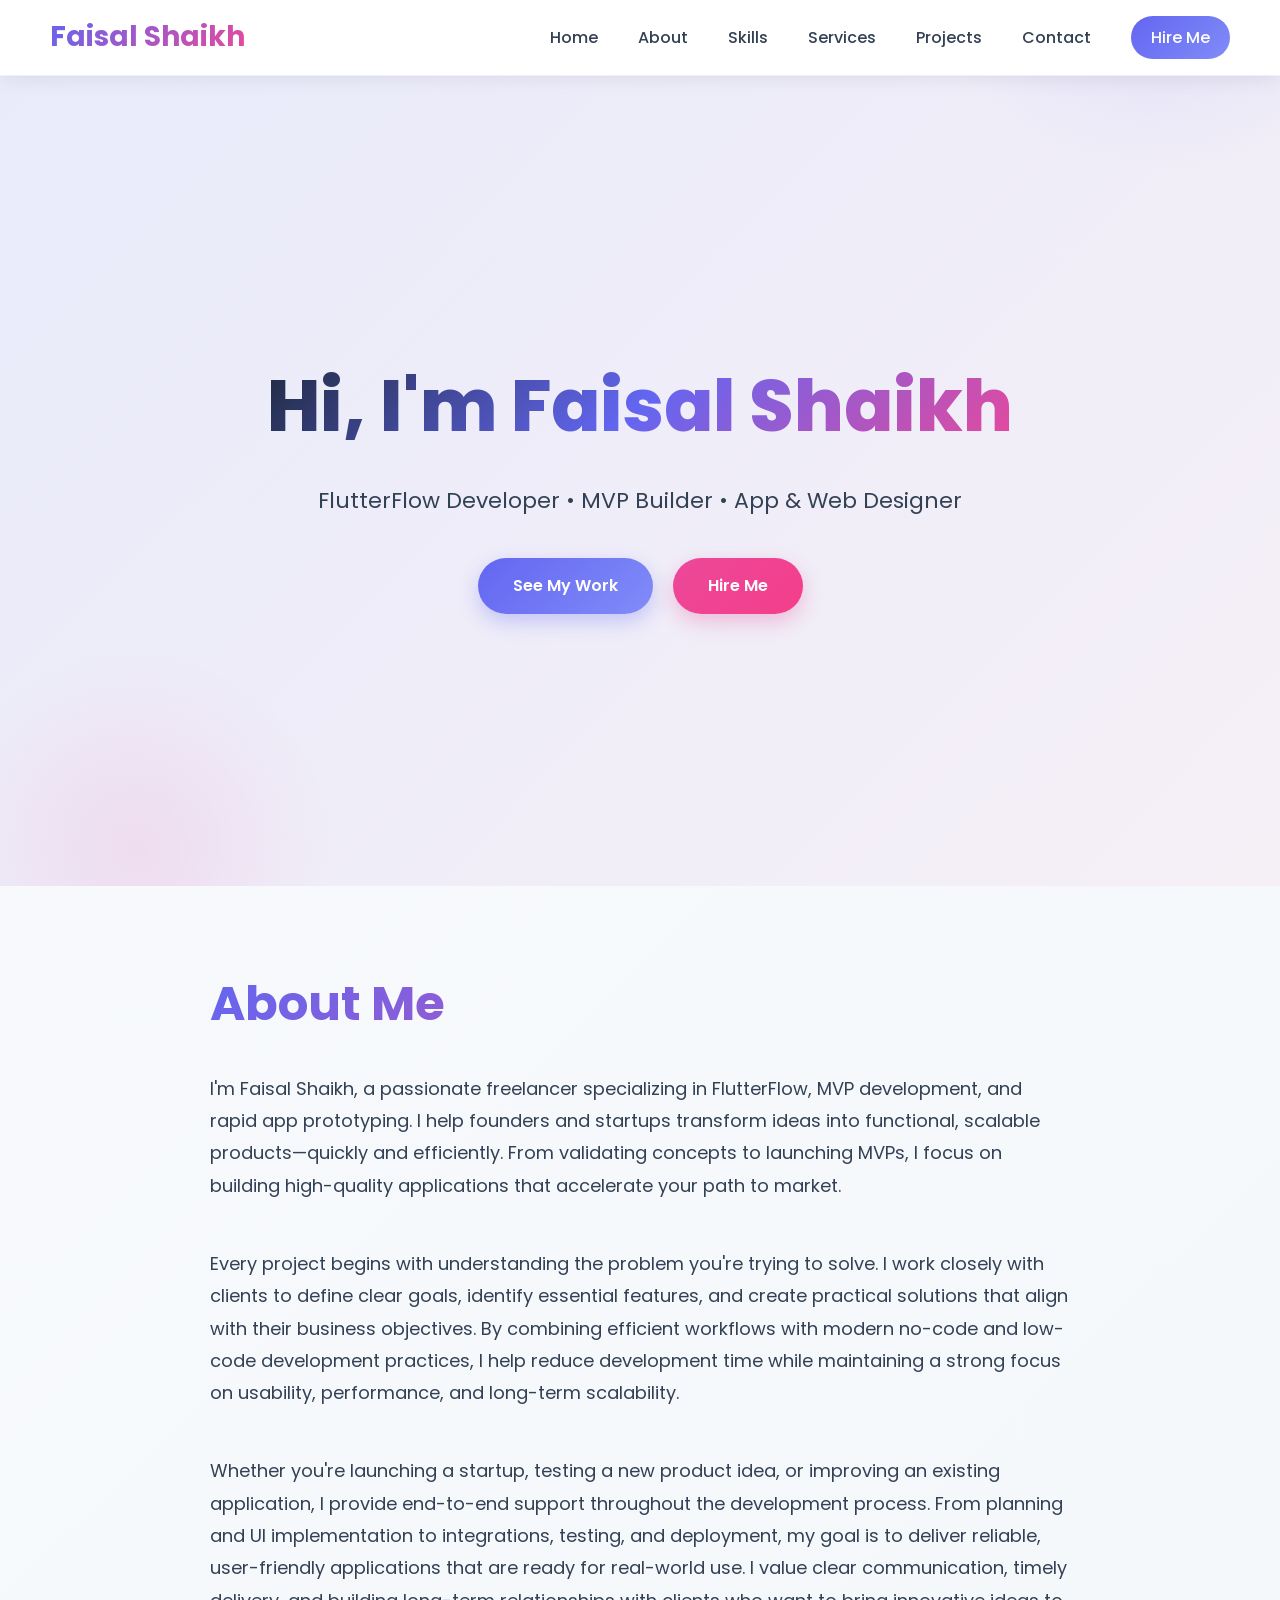
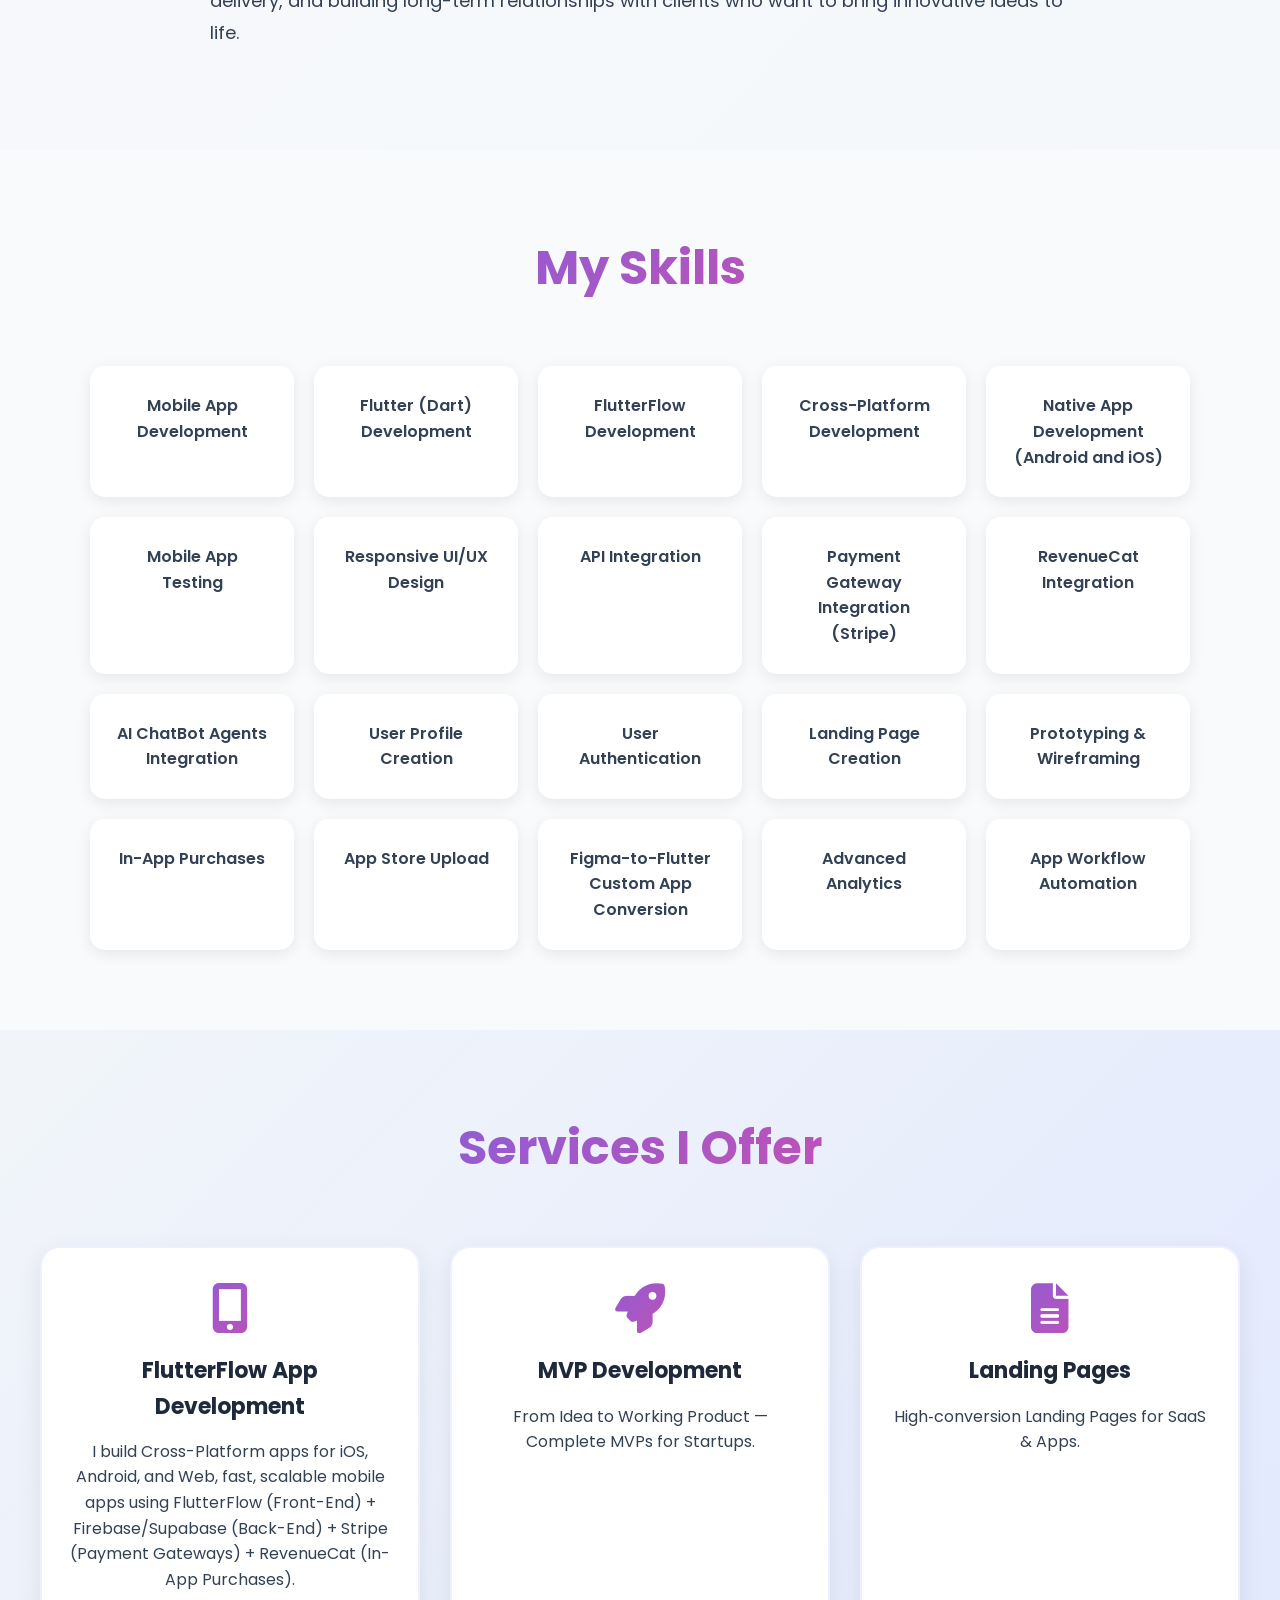
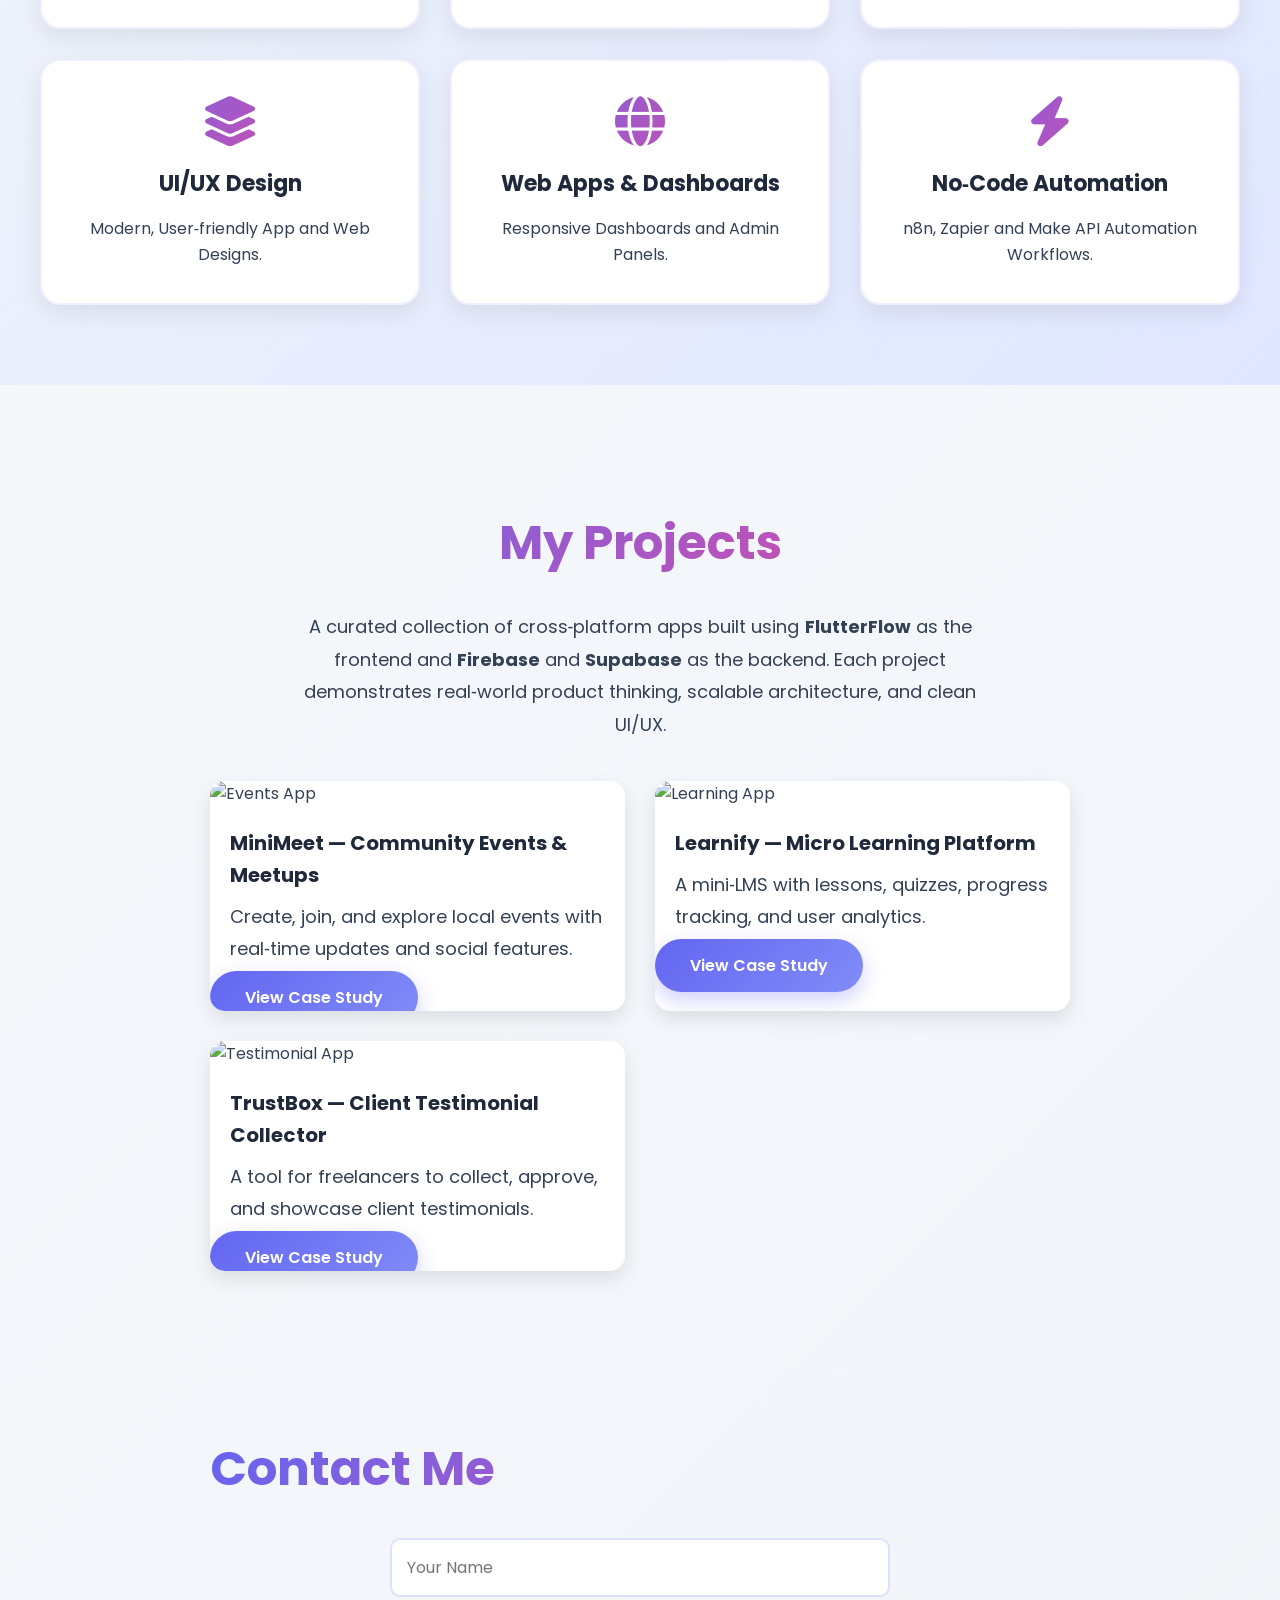
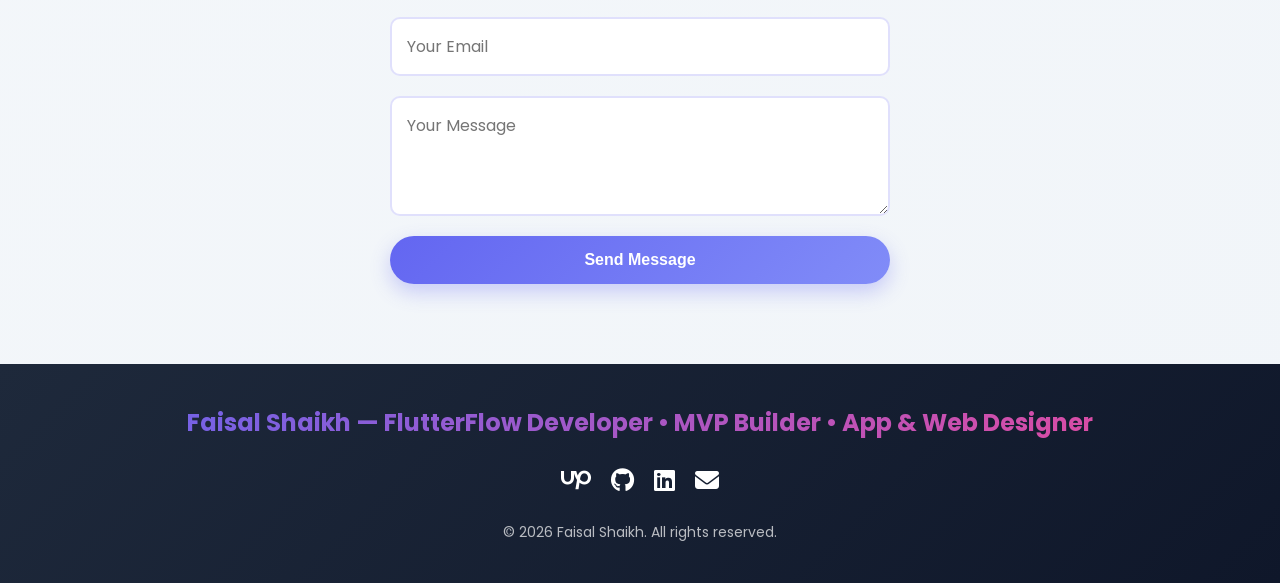
==== commit 79ae4220: "Remove duplicate 'Hire Me' link Removed duplicate 'Hire Me' link from hero-buttons." ====
--- a/index.html
+++ b/index.html
@@ -37,12 +37,6 @@
     <div class="hero-buttons">
         <a href="#projects" class="btn">See My Work</a>
         <a href="https://www.upwork.com/freelancers/~016cb550a3bed0107c" class="btn hire">Hire Me</a>
-        <a href="https://www.upwork.com/..."
-   target="_blank"
-   rel="noopener noreferrer"
-   class="hire-nav">
-    Hire Me
-</a>
     </div>
 </section>
     
